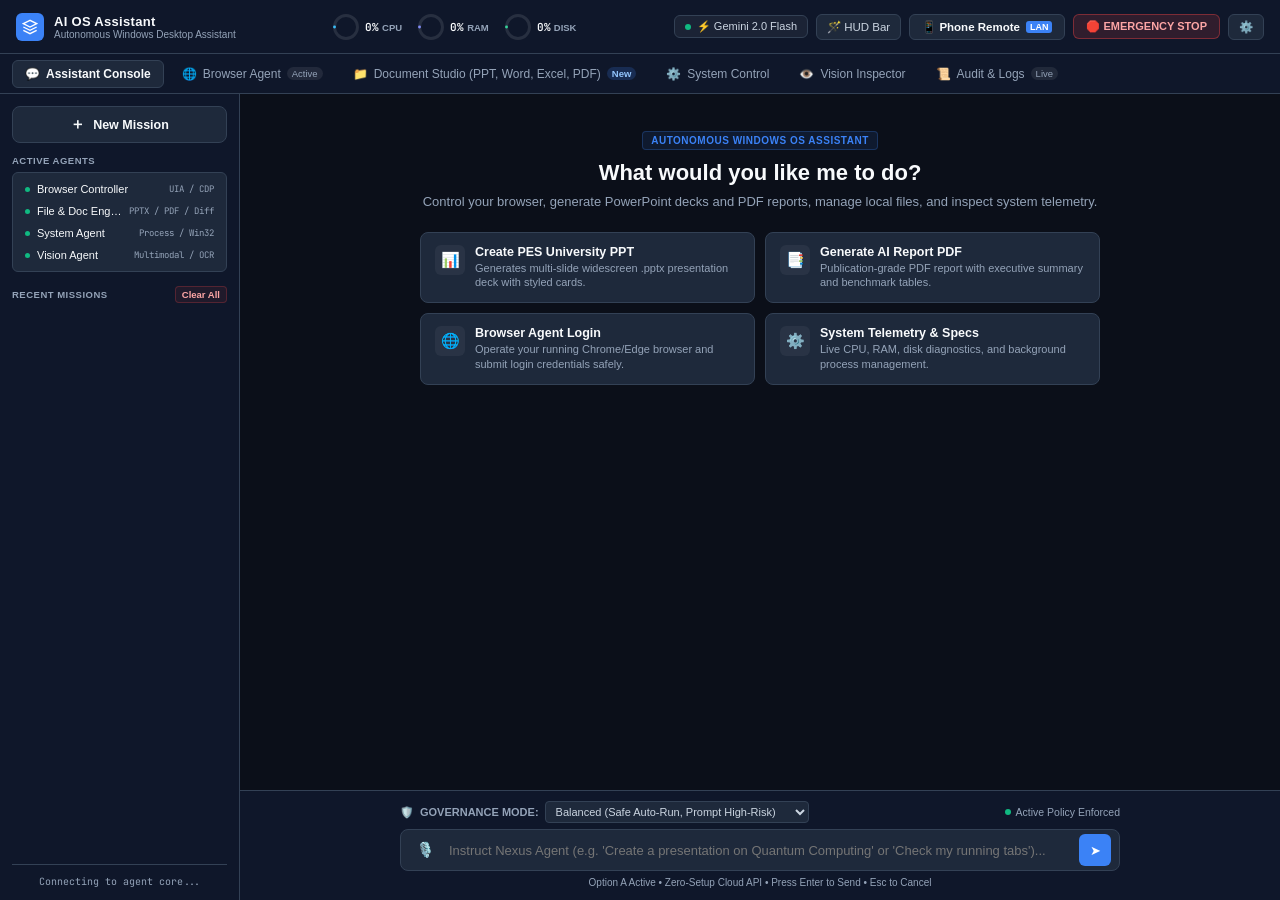
==== desktop_app/index.html @ 94eaa468 "feat: Enhance Document Studio and Audit Logs functionality - Updated index.html to reflect new docum" ====
<!DOCTYPE html>
<html lang="en">
<head>
  <meta charset="UTF-8">
  <meta name="viewport" content="width=device-width, initial-scale=1.0">
  <title>Autonomous Windows OS Assistant</title>
  <link rel="stylesheet" href="style.css?v=5.2">
  <!-- Modern Font Inter & JetBrains Mono -->
  <link rel="preconnect" href="https://fonts.googleapis.com">
  <link rel="preconnect" href="https://fonts.gstatic.com" crossorigin>
  <link href="https://fonts.googleapis.com/css2?family=Inter:wght@300;400;500;600;700&family=JetBrains+Mono:wght@400;500;600&display=swap" rel="stylesheet">
</head>
<body>
  <div class="app-layout">
    <!-- Header / Command Deck -->
    <header class="command-deck">
      <div class="deck-left">
        <div class="brand-badge">
          <div class="brand-icon">
            <svg viewBox="0 0 24 24" fill="none" stroke="currentColor" stroke-width="2">
              <polygon points="12 2 2 7 12 12 22 7 12 2"></polygon>
              <polyline points="2 17 12 22 22 17"></polyline>
              <polyline points="2 12 12 17 22 12"></polyline>
            </svg>
          </div>
          <div class="brand-info">
            <span class="brand-title">AI OS Assistant</span>
            <span class="brand-subtitle">Autonomous Windows Desktop Assistant</span>
          </div>
        </div>
      </div>

      <!-- Live Hardware Telemetry SVG Gauges -->
      <div class="deck-telemetry" id="deck-telemetry">
        <div class="telemetry-gauge" title="Real-time CPU Utilization">
          <svg class="gauge-ring" viewBox="0 0 36 36">
            <path class="gauge-bg" d="M18 2.0845 a 15.9155 15.9155 0 0 1 0 31.831 a 15.9155 15.9155 0 0 1 0 -31.831"/>
            <path id="gauge-cpu" class="gauge-bar cyan" stroke-dasharray="0, 100" d="M18 2.0845 a 15.9155 15.9155 0 0 1 0 31.831 a 15.9155 15.9155 0 0 1 0 -31.831"/>
          </svg>
          <div class="gauge-meta">
            <span class="gauge-val" id="val-cpu">0%</span>
            <span class="gauge-label">CPU</span>
          </div>
        </div>

        <div class="telemetry-gauge" title="Real-time RAM Consumption">
          <svg class="gauge-ring" viewBox="0 0 36 36">
            <path class="gauge-bg" d="M18 2.0845 a 15.9155 15.9155 0 0 1 0 31.831 a 15.9155 15.9155 0 0 1 0 -31.831"/>
            <path id="gauge-ram" class="gauge-bar violet" stroke-dasharray="0, 100" d="M18 2.0845 a 15.9155 15.9155 0 0 1 0 31.831 a 15.9155 15.9155 0 0 1 0 -31.831"/>
          </svg>
          <div class="gauge-meta">
            <span class="gauge-val" id="val-ram">0%</span>
            <span class="gauge-label">RAM</span>
          </div>
        </div>

        <div class="telemetry-gauge" title="C:\ Disk Space Used">
          <svg class="gauge-ring" viewBox="0 0 36 36">
            <path class="gauge-bg" d="M18 2.0845 a 15.9155 15.9155 0 0 1 0 31.831 a 15.9155 15.9155 0 0 1 0 -31.831"/>
            <path id="gauge-disk" class="gauge-bar emerald" stroke-dasharray="0, 100" d="M18 2.0845 a 15.9155 15.9155 0 0 1 0 31.831 a 15.9155 15.9155 0 0 1 0 -31.831"/>
          </svg>
          <div class="gauge-meta">
            <span class="gauge-val" id="val-disk">0%</span>
            <span class="gauge-label">DISK</span>
          </div>
        </div>
      </div>

      <!-- Action Controls & Status -->
      <div class="deck-actions">
        <div class="model-pill" id="display-model" title="Configured Model Engine">
          <span class="pulse-dot online"></span>
          <span>⚡ Gemini 2.0 Flash</span>
        </div>
        <button id="btn-toggle-hud" class="btn-deck-icon" title="Toggle Floating HUD Mode">
          <span>🪄 HUD Bar</span>
        </button>
        <button id="btn-connect-phone" class="btn-deck-action phone-btn" title="Pair Phone over LAN">
          <span>📱 Phone Remote</span>
          <span class="badge-mini">LAN</span>
        </button>
        <button id="btn-emergency-stop" class="btn-emergency" title="Halt all agent operations immediately">
          <span>🛑 EMERGENCY STOP</span>
        </button>
        <button id="btn-open-settings" class="btn-deck-icon" title="Settings">⚙️</button>
      </div>
    </header>

    <!-- Main Navigation Tabs Bar -->
    <nav class="matrix-tabs">
      <button class="matrix-tab active" data-tab="tab-console">
        <span class="tab-icon">💬</span>
        <span>Assistant Console</span>
      </button>
      <button class="matrix-tab" data-tab="tab-browser">
        <span class="tab-icon">🌐</span>
        <span>Browser Agent</span>
        <span class="tab-badge" id="browser-tab-count">Active</span>
      </button>
      <button class="matrix-tab" data-tab="tab-documents">
        <span class="tab-icon">📁</span>
        <span>Document Studio (PPT, Word, Excel, PDF)</span>
        <span class="tab-badge special">New</span>
      </button>
      <button class="matrix-tab" data-tab="tab-system">
        <span class="tab-icon">⚙️</span>
        <span>System Control</span>
      </button>
      <button class="matrix-tab" data-tab="tab-vision">
        <span class="tab-icon">👁️</span>
        <span>Vision Inspector</span>
      </button>
      <button class="matrix-tab" data-tab="tab-logs">
        <span class="tab-icon">📜</span>
        <span>Audit & Logs</span>
        <span class="tab-badge" id="log-count-badge">Live</span>
      </button>
    </nav>

    <!-- Body Container -->
    <div class="body-container">
      <!-- Sidebar / Mission Log -->
      <aside class="sidebar-log">
        <button id="btn-new-task" class="btn-sidebar-new" title="Start a fresh assistant mission">
          <span style="font-size: 15px; font-weight: 700;">＋</span>
          <span>New Mission</span>
        </button>

        <div class="sidebar-section-header">
          <span class="log-title">ACTIVE AGENTS</span>
        </div>
        <div class="orbit-status-card">
          <div class="agent-row" id="row-browser">
            <span class="status-pip active"></span>
            <span class="agent-name">Browser Controller</span>
            <span class="agent-mode">UIA / CDP</span>
          </div>
          <div class="agent-row" id="row-file">
            <span class="status-pip active"></span>
            <span class="agent-name">File & Doc Engine</span>
            <span class="agent-mode">PPTX / PDF / Diff</span>
          </div>
          <div class="agent-row" id="row-system">
            <span class="status-pip active"></span>
            <span class="agent-name">System Agent</span>
            <span class="agent-mode">Process / Win32</span>
          </div>
          <div class="agent-row" id="row-vision">
            <span class="status-pip active"></span>
            <span class="agent-name">Vision Agent</span>
            <span class="agent-mode">Multimodal / OCR</span>
          </div>
        </div>

        <div class="log-header" style="margin-top: 14px;">
          <span class="log-title">RECENT MISSIONS</span>
          <button id="btn-clear-tasks" class="btn-mini-clear" title="Clear all chat history">Clear All</button>
        </div>
        <div id="history-list" class="history-list"></div>

        <div class="sidebar-bottom-info">
          <div class="lan-status" id="lan-display">Connecting to LAN...</div>
        </div>
      </aside>

      <!-- Tab Content Area -->
      <main class="content-viewport">
        <!-- 1. ASSISTANT CONSOLE TAB -->
        <div class="tab-pane active" id="tab-console">
          <div class="chat-viewport" id="chat-viewport">
            <div class="welcome-card" id="welcome-card">
              <div class="welcome-glow"></div>
              <div class="welcome-badge">AUTONOMOUS WINDOWS OS ASSISTANT</div>
              <h2>What would you like me to do?</h2>
              <p>Control your browser, generate PowerPoint decks and PDF reports, manage local files, and inspect system telemetry.</p>

              <div class="bento-grid">
                <div class="bento-card" data-cmd="Create a PowerPoint presentation on PES University with key pillars and overview">
                  <div class="bento-icon cyan">📊</div>
                  <div class="bento-content">
                    <h4>Create PES University PPT</h4>
                    <p>Generates multi-slide widescreen .pptx presentation deck with styled cards.</p>
                  </div>
                </div>

                <div class="bento-card" data-cmd="Generate an executive PDF report on Artificial Intelligence trends and benchmarks">
                  <div class="bento-icon violet">📑</div>
                  <div class="bento-content">
                    <h4>Generate AI Report PDF</h4>
                    <p>Publication-grade PDF report with executive summary and benchmark tables.</p>
                  </div>
                </div>

                <div class="bento-card" data-cmd="Open my browser and assist login to portal">
                  <div class="bento-icon emerald">🌐</div>
                  <div class="bento-content">
                    <h4>Browser Agent Login</h4>
                    <p>Operate your running Chrome/Edge browser and submit login credentials safely.</p>
                  </div>
                </div>

                <div class="bento-card" data-cmd="Inspect system telemetry and show top memory processes">
                  <div class="bento-icon amber">⚙️</div>
                  <div class="bento-content">
                    <h4>System Telemetry & Specs</h4>
                    <p>Live CPU, RAM, disk diagnostics, and background process management.</p>
                  </div>
                </div>
              </div>
            </div>

            <div id="message-thread" class="message-thread"></div>
          </div>

          <!-- Bottom Control & Prompt Bar -->
          <footer class="bottom-dock">
            <div class="permission-bar">
              <div class="perm-selector-wrapper">
                <span class="perm-icon">🛡️</span>
                <span class="perm-label">GOVERNANCE MODE:</span>
                <select id="select-permission-mode" class="perm-select">
                  <option value="balanced" selected>Balanced (Safe Auto-Run, Prompt High-Risk)</option>
                  <option value="full_access">Full Access (Auto-Execute All Non-Destructive)</option>
                  <option value="ask_every_step">Ask Every Step (Strict Human Confirmation)</option>
                  <option value="read_only">Read-Only (Inspect & Preview Only)</option>
                </select>
              </div>
              <div class="perm-status" id="perm-status-indicator">
                <span class="pulse-dot green"></span>
                <span>Active Policy Enforced</span>
              </div>
            </div>

            <div class="input-glass-box">
              <button id="btn-mic" class="btn-dock-mic" title="Push to talk or toggle voice dictation">🎙️</button>
              <textarea id="prompt-input" rows="1" placeholder="Instruct Nexus Agent (e.g. 'Create a presentation on Quantum Computing' or 'Check my running tabs')..."></textarea>
              <button id="btn-send" class="btn-dock-send" title="Dispatch Instruction">➤</button>
            </div>
            <div class="dock-subtext">Option A Active • Zero-Setup Cloud API • Press Enter to Send • Esc to Cancel</div>
          </footer>
        </div>

        <!-- 2. BROWSER AGENT TAB -->
        <div class="tab-pane" id="tab-browser">
          <div class="deck-container">
            <div class="deck-card-header">
              <div>
                <h3>🌐 Browser Agent Console</h3>
                <p>Controls your ALREADY-RUNNING Chrome, Edge, or Brave session. Strictly zero Playwright.</p>
              </div>
              <button id="btn-refresh-tabs" class="btn-secondary-action">🔄 Refresh Tabs</button>
            </div>

            <!-- Browser Login Helper Card -->
            <div class="glass-section">
              <div class="section-title">
                <span class="sec-icon">🔐</span>
                <span>Browser Login & Credential Portal</span>
              </div>
              <p class="sec-desc">Enter login credentials below. The Browser Agent will focus your browser window, navigate to the portal, type credentials safely with password masking, and notify you if MFA/CAPTCHA verification is required.</p>
              
              <div class="form-grid">
                <div class="form-group">
                  <label>Portal / Login URL (Optional if tab already open):</label>
                  <input type="text" id="login-url" placeholder="https://example.com/login">
                </div>
                <div class="form-group">
                  <label>Username / Email:</label>
                  <input type="text" id="login-username" placeholder="user@domain.com">
                </div>
                <div class="form-group">
                  <label>Password (Safely Masked):</label>
                  <input type="password" id="login-password" placeholder="••••••••••••">
                </div>
              </div>

              <div class="form-actions">
                <button id="btn-exec-login" class="btn-accent-action">🚀 Submit Credentials to Browser</button>
                <button id="btn-open-browser" class="btn-secondary-action">🌐 Focus / Open New Tab</button>
              </div>
              <div id="login-result-box" class="result-notice hidden"></div>
            </div>

            <!-- Active Tabs Scanner -->
            <div class="glass-section" style="margin-top: 18px;">
              <div class="section-title">
                <span class="sec-icon">📑</span>
                <span>Open Browser Tabs (UI Automation)</span>
              </div>
              <div id="tabs-list-container" class="tabs-grid">
                <div class="empty-notice">Scanning running browser session...</div>
              </div>
            </div>
          </div>
        </div>

        <!-- 3. DOCUMENT STUDIO TAB (PPTX, DOCX, XLSX, PDF) -->
        <div class="tab-pane" id="tab-documents">
          <div class="deck-container">
            <div class="deck-card-header">
              <div>
                <h3>📁 Autonomous Multi-Format Document Studio</h3>
                <p>Generates genuine, publication-grade PowerPoint (.pptx), Word (.docx), Excel (.xlsx), and Executive PDF (.pdf) documents.</p>
              </div>
              <button id="btn-refresh-docs" class="btn-secondary-action">🔄 Refresh Documents</button>
            </div>

            <!-- Instant Creation Deck (4 Formats) -->
            <div class="doc-creator-deck">
              <div class="creator-card">
                <div class="card-tag pptx">POWERPOINT DECK (.PPTX)</div>
                <h4>Generate Presentation</h4>
                <p>Multi-slide widescreen deck with custom themes, bento metric cards, and key insights.</p>
                <div class="creator-input-group">
                  <input type="text" id="input-pptx-topic" placeholder="e.g. PES University Overview" value="PES University Overview">
                  <button id="btn-create-pptx" class="btn-accent-action">📊 Create PPTX</button>
                </div>
              </div>

              <div class="creator-card">
                <div class="card-tag docx">WORD DOCUMENT (.DOCX)</div>
                <h4>Generate Word Document</h4>
                <p>Publication-grade Word doc with title banner, executive callouts, and styled tables.</p>
                <div class="creator-input-group">
                  <input type="text" id="input-docx-topic" placeholder="e.g. AI Operating System Design" value="Enterprise AI Operating System Architecture">
                  <button id="btn-create-docx" class="btn-accent-action blue">📝 Create DOCX</button>
                </div>
              </div>

              <div class="creator-card">
                <div class="card-tag xlsx">EXCEL SPREADSHEET (.XLSX)</div>
                <h4>Generate Excel Workbook</h4>
                <p>Multi-tab workbook with styled KPI tables, auto-sum formulas, and freeze panes.</p>
                <div class="creator-input-group">
                  <input type="text" id="input-xlsx-topic" placeholder="e.g. Q4 Financial Model" value="Q4 Operational and Financial Model">
                  <button id="btn-create-xlsx" class="btn-accent-action green">📈 Create XLSX</button>
                </div>
              </div>

              <div class="creator-card">
                <div class="card-tag pdf">EXECUTIVE REPORT (.PDF)</div>
                <h4>Generate PDF Report</h4>
                <p>Publication-grade PDF with executive summary box, metric tables, and running headers.</p>
                <div class="creator-input-group">
                  <input type="text" id="input-pdf-title" placeholder="e.g. Artificial Intelligence Report" value="Artificial Intelligence Comprehensive Report">
                  <button id="btn-create-pdf" class="btn-accent-action violet">📑 Create PDF</button>
                </div>
              </div>
            </div>

            <!-- Document Shelf -->
            <div class="glass-section" style="margin-top: 20px;">
              <div class="section-title" style="display: flex; justify-content: space-between; align-items: center;">
                <div style="display: flex; align-items: center; gap: 8px;">
                  <span class="sec-icon">🗂️</span>
                  <span>Generated Documents Shelf</span>
                </div>
                <button id="btn-clear-all-docs" class="btn-mini-clear" title="Delete all generated files">🗑️ Delete All Files</button>
              </div>
              <div id="docs-gallery" class="docs-gallery">
                <div class="empty-notice">Loading generated documents...</div>
              </div>
            </div>
          </div>
        </div>

        <!-- 4. SYSTEM CONTROL TAB -->
        <div class="tab-pane" id="tab-system">
          <div class="deck-container">
            <div class="deck-card-header">
              <div>
                <h3>⚙️ System Agent & Process Manager</h3>
                <p>Real-time hardware introspection, approved application launching, and process diagnostics.</p>
              </div>
              <button id="btn-refresh-telemetry" class="btn-secondary-action">🔄 Refresh Stats</button>
            </div>

            <div class="sys-metrics-grid" id="sys-metrics-detail">
              <div class="metric-box">
                <span class="metric-title">CPU UTILIZATION</span>
                <span class="metric-value" id="sys-cpu-val">--%</span>
                <span class="metric-sub">Multi-Core Processor</span>
              </div>
              <div class="metric-box">
                <span class="metric-title">SYSTEM MEMORY (RAM)</span>
                <span class="metric-value" id="sys-ram-val">--%</span>
                <span class="metric-sub" id="sys-ram-gb">-- GB Used</span>
              </div>
              <div class="metric-box">
                <span class="metric-title">PRIMARY DISK (C:)</span>
                <span class="metric-value" id="sys-disk-val">--%</span>
                <span class="metric-sub" id="sys-disk-gb">-- GB Free</span>
              </div>
            </div>

            <div class="glass-section" style="margin-top: 18px;">
              <div class="section-title">
                <span class="sec-icon">🚀</span>
                <span>Quick Application Launchers</span>
              </div>
              <div class="quick-apps-grid">
                <button class="app-chip" data-app="calculator">🧮 Calculator</button>
                <button class="app-chip" data-app="notepad">📝 Notepad</button>
                <button class="app-chip" data-app="cmd">⚡ Command Prompt</button>
                <button class="app-chip" data-app="powershell">💻 PowerShell</button>
                <button class="app-chip" data-app="taskmgr">📊 Task Manager</button>
                <button class="app-chip" data-app="explorer">📁 File Explorer</button>
              </div>
            </div>
          </div>
        </div>

        <!-- 5. VISION INSPECTOR TAB -->
        <div class="tab-pane" id="tab-vision">
          <div class="deck-container">
            <div class="deck-card-header">
              <div>
                <h3>👁️ Vision Agent Desktop Inspector</h3>
                <p>Multimodal screen reasoning, error diagnosis, and live visual coordinate verification.</p>
              </div>
              <button id="btn-capture-vision" class="btn-accent-action">📸 Capture & Analyze Screen</button>
            </div>

            <div class="vision-workspace">
              <div class="vision-preview-card">
                <div class="preview-header">
                  <span>Live Desktop Screen Capture</span>
                  <button id="btn-refresh-preview" class="btn-mini-new">Refresh</button>
                </div>
                <img id="vision-screen-img" src="/api/screenshot" alt="Desktop Screenshot">
              </div>

              <div class="vision-analysis-card">
                <div class="preview-header">
                  <span>Multimodal Visual Diagnosis</span>
                </div>
                <div id="vision-text-output" class="vision-output-text">
                  Click "Capture & Analyze Screen" to dispatch Vision Agent for UI inspection, error explanation, or on-screen target localization.
                </div>
              </div>
            </div>
          </div>
        </div>

        <!-- 6. AUDIT & LOGS TAB -->
        <div class="tab-pane" id="tab-logs">
          <div class="deck-container">
            <div class="deck-card-header">
              <div>
                <h3>📜 Persistent Security & Execution Audit Logs</h3>
                <p>Complete record of all multi-agent ReAct steps, tool actions, and human governance decisions persisted in SQLite WAL (assistant.db).</p>
              </div>
              <div style="display: flex; gap: 8px;">
                <button id="btn-refresh-logs" class="btn-secondary-action">🔄 Refresh Logs</button>
                <button id="btn-clear-logs" class="btn-mini-clear">🗑️ Clear Logs</button>
              </div>
            </div>

            <div class="glass-section" style="margin-top: 15px;">
              <div class="section-title" style="display: flex; justify-content: space-between; align-items: center;">
                <div style="display: flex; align-items: center; gap: 8px;">
                  <span class="sec-icon">🛡️</span>
                  <span>Durable Execution & Security Audit Trail</span>
                </div>
                <span id="audit-log-stats" style="font-size: 11px; color: var(--text-muted);">0 entries stored</span>
              </div>
              <div id="logs-container" class="logs-container">
                <div class="empty-notice" style="text-align: center; padding: 20px;">Loading audit logs...</div>
              </div>
            </div>
          </div>
        </div>
      </main>
    </div>
  </div>

  <!-- FLOATING HUD BAR OVERLAY (Can be shown on top of screen) -->
  <div id="floating-hud-bar" class="floating-hud hidden">
    <div class="hud-handle">:::</div>
    <div class="hud-badge">NEXUS HUD</div>
    <input type="text" id="hud-input" placeholder="Type instruction for Nexus OS Agent...">
    <button id="hud-btn-mic" class="hud-icon-btn">🎙️</button>
    <button id="hud-btn-send" class="hud-send-btn">➤</button>
    <button id="hud-btn-close" class="hud-close-btn">✕</button>
  </div>

  <!-- PHONE REMOTE LAN PAIRING MODAL -->
  <div id="phone-modal" class="modal-overlay hidden">
    <div class="modal-card">
      <div class="modal-card-header">
        <div class="modal-title-group">
          <span class="modal-icon">📱</span>
          <h3>Phone Remote over LAN</h3>
        </div>
        <button id="btn-close-phone" class="modal-close-btn">✕</button>
      </div>
      <div class="modal-card-body">
        <p class="modal-desc">Connect your smartphone to the same Wi-Fi network to control your laptop with a wireless mini-trackpad, live screen mirror, and push-to-talk microphone.</p>
        
        <div class="qr-code-box">
          <img id="pairing-qr-img" src="" alt="Pairing QR Code">
          <div class="qr-subtext">Scan with your phone camera</div>
        </div>

        <div class="lan-meta-block">
          <div class="meta-row">
            <span class="meta-label">Remote URL:</span>
            <input type="text" id="lan-url-input" readonly value="http://127.0.0.1:8000/remote">
            <button id="btn-copy-url" class="btn-mini-copy">Copy</button>
          </div>
          <div class="meta-row">
            <span class="meta-label">Pairing PIN:</span>
            <span class="pin-badge" id="display-pairing-pin">4826</span>
          </div>
        </div>

        <div class="modal-footer-actions">
          <a id="btn-open-remote-tab" href="/remote" target="_blank" class="btn-secondary-action">Test Remote in New Tab</a>
          <button id="btn-done-phone" class="btn-accent-action">Done</button>
        </div>
      </div>
    </div>
  </div>

  <!-- SETTINGS MODAL -->
  <div id="settings-modal" class="modal-overlay hidden">
    <div class="modal-card">
      <div class="modal-card-header">
        <div class="modal-title-group">
          <span class="modal-icon">⚙️</span>
          <h3>System & Provider Settings</h3>
        </div>
        <button id="btn-close-settings" class="modal-close-btn">✕</button>
      </div>
      <div class="modal-card-body">
        <div class="form-group">
          <label>AI Model Engine:</label>
          <select id="select-provider">
            <option value="gemini">Google Gemini 2.0 Flash (Recommended / Free Tier)</option>
            <option value="groq">Groq Cloud (Llama 3.3 70B / Free Tier)</option>
            <option value="openai">OpenAI / Compatible Endpoint</option>
          </select>
        </div>

        <div class="form-group">
          <label>Google Gemini API Key (aistudio.google.com):</label>
          <input type="password" id="input-gemini-key" placeholder="AIzaSy...">
        </div>

        <div class="form-group">
          <label>Groq API Key (console.groq.com):</label>
          <input type="password" id="input-groq-key" placeholder="gsk_...">
        </div>

        <div class="form-group">
          <label>Mobile Remote Pairing PIN:</label>
          <input type="text" id="input-pin" value="4826">
        </div>

        <div class="form-group">
          <label>Neural TTS Voice:</label>
          <select id="select-voice">
            <option value="en-US-JennyNeural">Jenny (Natural US Female)</option>
            <option value="en-US-GuyNeural">Guy (Natural US Male)</option>
            <option value="en-IN-NeerjaNeural">Neerja (Indian English Female)</option>
          </select>
        </div>

        <div class="modal-footer-actions">
          <button id="btn-save-settings" class="btn-accent-action">Save Configuration</button>
        </div>
      </div>
    </div>
  </div>

  <script src="app.js?v=5.2"></script>
</body>
</html>
---- desktop_app/style.css ----
/* ==========================================================================
   AI OS ASSISTANT — CLEAN & MINIMAL ENTERPRISE DARK THEME
   Simple, professional, balanced dark workspace.
   Zero distracting neon glows or flashy animations.
   Clean typography, crisp 1px borders, smooth neutral slate palette.
   ========================================================================== */

:root {
  --bg-main: #0b0f19;
  --bg-sidebar: #0f172a;
  --bg-card: #1e293b;
  --bg-card-hover: #27354a;
  --bg-input: #0f172a;
  
  --border-subtle: #334155;
  --border-focus: #3b82f6;

  --accent-primary: #3b82f6;
  --accent-hover: #2563eb;
  --accent-secondary: #6366f1;
  --accent-success: #10b981;
  --accent-warning: #f59e0b;
  --accent-danger: #ef4444;

  --text-main: #f8fafc;
  --text-secondary: #cbd5e1;
  --text-muted: #94a3b8;

  --font-main: -apple-system, BlinkMacSystemFont, "Segoe UI", Roboto, Helvetica, Arial, sans-serif;
  --font-mono: "JetBrains Mono", Consolas, monospace;
}

* {
  box-sizing: border-box;
  margin: 0;
  padding: 0;
  font-family: var(--font-main);
  -webkit-font-smoothing: antialiased;
}

body {
  background: var(--bg-main);
  color: var(--text-main);
  height: 100vh;
  overflow: hidden;
  display: flex;
  flex-direction: column;
}

.app-layout {
  display: flex;
  flex-direction: column;
  height: 100vh;
  width: 100vw;
  overflow: hidden;
}

/* ==========================================================================
   1. TOP COMMAND DECK (CLEAN & SIMPLE)
   ========================================================================== */
.command-deck {
  height: 54px;
  background: var(--bg-sidebar);
  border-bottom: 1px solid var(--border-subtle);
  display: flex;
  align-items: center;
  justify-content: space-between;
  padding: 0 16px;
  flex-shrink: 0;
  z-index: 50;
  gap: 12px;
}

.deck-left {
  display: flex;
  align-items: center;
  gap: 12px;
}

.brand-badge {
  display: flex;
  align-items: center;
  gap: 10px;
}

.brand-icon {
  width: 28px;
  height: 28px;
  border-radius: 6px;
  background: var(--accent-primary);
  display: flex;
  align-items: center;
  justify-content: center;
  color: white;
}

.brand-icon svg {
  width: 16px;
  height: 16px;
}

.brand-info {
  display: flex;
  flex-direction: column;
}

.brand-title {
  font-size: 13px;
  font-weight: 700;
  letter-spacing: 0.3px;
  color: var(--text-main);
}

.brand-subtitle {
  font-size: 10px;
  color: var(--text-muted);
}

/* Telemetry: Simple, Clean Dials */
.deck-telemetry {
  display: flex;
  align-items: center;
  gap: 16px;
}

.telemetry-gauge {
  display: flex;
  align-items: center;
  gap: 6px;
  cursor: default;
}

.gauge-ring {
  width: 26px;
  height: 26px;
  transform: rotate(-90deg);
}

.gauge-bg {
  fill: none;
  stroke: rgba(255, 255, 255, 0.1);
  stroke-width: 4;
}

.gauge-bar {
  fill: none;
  stroke-width: 4;
  stroke-linecap: round;
  transition: stroke-dasharray 0.3s ease;
}

.gauge-bar.cyan { stroke: #38bdf8; }
.gauge-bar.violet { stroke: #818cf8; }
.gauge-bar.emerald { stroke: #34d399; }

.gauge-meta {
  display: flex;
  align-items: baseline;
  gap: 3px;
}

.gauge-val {
  font-size: 11px;
  font-family: var(--font-mono);
  font-weight: 600;
  color: var(--text-main);
}

.gauge-label {
  font-size: 9.5px;
  font-weight: 600;
  color: var(--text-muted);
}

/* Actions */
.deck-actions {
  display: flex;
  align-items: center;
  gap: 8px;
}

.model-pill {
  display: flex;
  align-items: center;
  gap: 6px;
  padding: 4px 10px;
  background: rgba(255, 255, 255, 0.05);
  border: 1px solid var(--border-subtle);
  border-radius: 6px;
  font-size: 11px;
  font-weight: 500;
  color: var(--text-secondary);
}

.pulse-dot {
  width: 6px;
  height: 6px;
  border-radius: 50%;
  display: inline-block;
}

.pulse-dot.online {
  background: var(--accent-success);
}

.pulse-dot.green {
  background: var(--accent-success);
}

.btn-deck-icon {
  background: var(--bg-card);
  border: 1px solid var(--border-subtle);
  color: var(--text-secondary);
  padding: 5px 10px;
  border-radius: 6px;
  font-size: 11.5px;
  font-weight: 500;
  cursor: pointer;
  transition: all 0.15s;
  display: flex;
  align-items: center;
  gap: 5px;
}

.btn-deck-icon:hover {
  background: var(--bg-card-hover);
  color: var(--text-main);
}

.btn-deck-action {
  background: var(--bg-card);
  border: 1px solid var(--border-subtle);
  color: var(--text-main);
  padding: 5px 12px;
  border-radius: 6px;
  font-size: 11.5px;
  font-weight: 600;
  cursor: pointer;
  display: flex;
  align-items: center;
  gap: 6px;
  transition: all 0.15s;
}

.btn-deck-action:hover {
  background: var(--bg-card-hover);
  border-color: var(--accent-primary);
}

.badge-mini {
  background: var(--accent-primary);
  color: white;
  font-size: 9px;
  font-weight: 700;
  padding: 1px 4px;
  border-radius: 3px;
}

.btn-emergency {
  background: rgba(239, 68, 68, 0.15);
  border: 1px solid rgba(239, 68, 68, 0.4);
  color: #fca5a5;
  font-size: 11px;
  font-weight: 700;
  padding: 5px 12px;
  border-radius: 6px;
  cursor: pointer;
  transition: all 0.15s;
}

.btn-emergency:hover {
  background: var(--accent-danger);
  color: white;
}

/* ==========================================================================
   2. MATRIX TABS BAR (SIMPLE PILLS)
   ========================================================================== */
.matrix-tabs {
  height: 40px;
  background: var(--bg-sidebar);
  border-bottom: 1px solid var(--border-subtle);
  display: flex;
  align-items: center;
  padding: 0 12px;
  gap: 6px;
  flex-shrink: 0;
}

.matrix-tab {
  background: none;
  border: none;
  color: var(--text-muted);
  font-size: 12px;
  font-weight: 500;
  padding: 6px 12px;
  border-radius: 6px;
  cursor: pointer;
  display: flex;
  align-items: center;
  gap: 6px;
  transition: all 0.15s;
}

.matrix-tab:hover {
  color: var(--text-main);
  background: rgba(255, 255, 255, 0.04);
}

.matrix-tab.active {
  color: var(--text-main);
  background: var(--bg-card);
  border: 1px solid var(--border-subtle);
  font-weight: 600;
}

.tab-badge {
  background: rgba(255, 255, 255, 0.08);
  color: var(--text-muted);
  font-size: 9.5px;
  padding: 1px 5px;
  border-radius: 10px;
}

.tab-badge.special {
  background: rgba(59, 130, 246, 0.2);
  color: #93c5fd;
  font-weight: 600;
}

/* ==========================================================================
   3. BODY CONTAINER & SIDEBAR (FIXED NON-OVERLAPPING)
   ========================================================================== */
.body-container {
  display: flex;
  flex: 1;
  overflow: hidden;
  min-height: 0;
}

.sidebar-log {
  width: 240px;
  background: var(--bg-sidebar);
  border-right: 1px solid var(--border-subtle);
  display: flex;
  flex-direction: column;
  padding: 12px;
  flex-shrink: 0;
  min-height: 0;
  height: 100%;
  box-sizing: border-box;
}

.log-header {
  display: flex;
  align-items: center;
  justify-content: space-between;
  margin-bottom: 6px;
  flex-shrink: 0;
}

.log-title {
  font-size: 9.5px;
  font-weight: 700;
  color: var(--text-muted);
  letter-spacing: 0.5px;
}

.btn-mini-new {
  background: rgba(59, 130, 246, 0.1);
  border: 1px solid rgba(59, 130, 246, 0.3);
  color: var(--accent-primary);
  font-size: 10px;
  font-weight: 600;
  padding: 2px 7px;
  border-radius: 4px;
  cursor: pointer;
  transition: all 0.15s;
  flex-shrink: 0;
}

.btn-mini-new:hover {
  background: var(--accent-primary);
  color: white;
}

.orbit-status-card {
  background: var(--bg-card);
  border: 1px solid var(--border-subtle);
  border-radius: 6px;
  padding: 6px;
  display: flex;
  flex-direction: column;
  gap: 2px;
  flex-shrink: 0;
}

.agent-row {
  display: flex;
  align-items: center;
  gap: 7px;
  padding: 4px 6px;
  border-radius: 4px;
  font-size: 11px;
  flex-shrink: 0;
}

.status-pip {
  width: 5px;
  height: 5px;
  border-radius: 50%;
  background: #475569;
  flex-shrink: 0;
}

.status-pip.active {
  background: var(--accent-success);
}

.agent-name {
  color: var(--text-main);
  font-weight: 500;
  flex: 1;
  white-space: nowrap;
  overflow: hidden;
  text-overflow: ellipsis;
}

.agent-mode {
  font-size: 9px;
  color: var(--text-muted);
  font-family: var(--font-mono);
  flex-shrink: 0;
}

.btn-sidebar-new {
  width: 100%;
  display: flex;
  align-items: center;
  justify-content: center;
  gap: 8px;
  background: var(--bg-card);
  color: var(--text-main);
  border: 1px solid var(--border-subtle);
  border-radius: 8px;
  padding: 8px 12px;
  font-size: 12.5px;
  font-weight: 600;
  cursor: pointer;
  margin-bottom: 12px;
  transition: all 0.18s ease;
  flex-shrink: 0;
}

.btn-sidebar-new:hover {
  background: var(--accent-primary);
  border-color: var(--accent-primary);
  color: #ffffff;
  box-shadow: 0 4px 12px rgba(14, 165, 233, 0.25);
}

.sidebar-section-header {
  display: flex;
  align-items: center;
  justify-content: space-between;
  margin-bottom: 6px;
  flex-shrink: 0;
}

.history-list {
  flex: 1 1 auto;
  min-height: 80px;
  overflow-y: auto !important;
  overflow-x: hidden;
  display: flex;
  flex-direction: column;
  gap: 4px;
  margin-top: 6px;
  padding-right: 3px;
}

.history-list::-webkit-scrollbar {
  width: 4px;
}

.history-list::-webkit-scrollbar-track {
  background: rgba(0, 0, 0, 0.1);
}

.history-list::-webkit-scrollbar-thumb {
  background: #334155;
  border-radius: 4px;
}

.btn-mini-clear {
  background: rgba(239, 68, 68, 0.08);
  border: 1px solid rgba(239, 68, 68, 0.25);
  color: #fca5a5;
  font-size: 9.5px;
  font-weight: 600;
  padding: 2px 6px;
  border-radius: 4px;
  cursor: pointer;
  transition: all 0.15s;
  flex-shrink: 0;
}

.btn-mini-clear:hover {
  background: var(--accent-danger);
  color: #ffffff;
}

.history-item {
  font-size: 12px;
  min-height: 36px;
  padding: 6px 10px;
  border-radius: 7px;
  color: var(--text-secondary);
  cursor: pointer;
  flex-shrink: 0;
  display: flex;
  align-items: center;
  gap: 8px;
  box-sizing: border-box;
  background: rgba(255, 255, 255, 0.02);
  border: 1px solid rgba(255, 255, 255, 0.04);
  transition: all 0.15s ease;
  margin-bottom: 2px;
  overflow: hidden;
}

.history-item:hover {
  background: rgba(255, 255, 255, 0.06);
  color: var(--text-main);
  border-color: rgba(255, 255, 255, 0.12);
}

.history-item.active {
  background: rgba(14, 165, 233, 0.14);
  border-color: rgba(14, 165, 233, 0.4);
  color: #38bdf8;
  font-weight: 500;
}

.history-item-icon {
  font-size: 13px;
  flex-shrink: 0;
  opacity: 0.85;
}

.history-item-title {
  flex: 1 1 auto;
  min-width: 0;
  white-space: nowrap;
  overflow: hidden;
  text-overflow: ellipsis;
  font-size: 12px;
  line-height: 1.35;
  display: block;
}

.history-item-del {
  display: none;
  background: transparent;
  border: none;
  color: var(--text-muted);
  font-size: 12px;
  cursor: pointer;
  padding: 2px 5px;
  border-radius: 4px;
  margin-left: auto;
  flex-shrink: 0;
}

.history-item:hover .history-item-del {
  display: inline-flex;
  align-items: center;
  justify-content: center;
}

.history-item-del:hover {
  background: rgba(239, 68, 68, 0.2);
  color: #ef4444;
}

.sidebar-bottom-info {
  margin-top: auto;
  padding-top: 10px;
  border-top: 1px solid var(--border-subtle);
  flex-shrink: 0;
}

.lan-status {
  font-size: 10px;
  color: var(--text-muted);
  text-align: center;
  font-family: var(--font-mono);
  white-space: nowrap;
  overflow: hidden;
  text-overflow: ellipsis;
}

/* ==========================================================================
   4. CONTENT VIEWPORT & CONSOLE (CLEAN FLAT LOOK)
   ========================================================================== */
.content-viewport {
  flex: 1;
  display: flex;
  flex-direction: column;
  overflow: hidden;
  position: relative;
  background: var(--bg-main);
}

.tab-pane {
  display: none;
  flex: 1;
  flex-direction: column;
  height: 100%;
  overflow-y: auto;
}

.tab-pane.active {
  display: flex;
}

.chat-viewport {
  flex: 1;
  overflow-y: auto;
  padding: 20px;
  display: flex;
  flex-direction: column;
  gap: 16px;
}

.welcome-card {
  max-width: 680px;
  margin: 16px auto 0;
  text-align: center;
}

.welcome-badge {
  display: inline-block;
  font-size: 10px;
  font-weight: 600;
  letter-spacing: 0.5px;
  color: var(--accent-primary);
  background: rgba(59, 130, 246, 0.1);
  border: 1px solid rgba(59, 130, 246, 0.25);
  padding: 3px 8px;
  border-radius: 4px;
  margin-bottom: 10px;
}

.welcome-card h2 {
  font-size: 22px;
  font-weight: 700;
  margin-bottom: 6px;
  color: var(--text-main);
}

.welcome-card p {
  font-size: 13px;
  color: var(--text-muted);
  line-height: 1.5;
  margin-bottom: 20px;
}

.bento-grid {
  display: grid;
  grid-template-columns: 1fr 1fr;
  gap: 10px;
  text-align: left;
}

.bento-card {
  background: var(--bg-card);
  border: 1px solid var(--border-subtle);
  border-radius: 8px;
  padding: 12px 14px;
  display: flex;
  gap: 10px;
  cursor: pointer;
  transition: all 0.15s;
}

.bento-card:hover {
  background: var(--bg-card-hover);
  border-color: var(--accent-primary);
}

.bento-icon {
  width: 30px;
  height: 30px;
  border-radius: 6px;
  display: flex;
  align-items: center;
  justify-content: center;
  font-size: 15px;
  flex-shrink: 0;
  background: rgba(255, 255, 255, 0.05);
}

.bento-content h4 {
  font-size: 12.5px;
  font-weight: 600;
  color: var(--text-main);
  margin-bottom: 2px;
}

.bento-content p {
  font-size: 11px;
  color: var(--text-muted);
  line-height: 1.35;
  margin-bottom: 0;
}

/* Messages & Thread */
.message-thread {
  display: flex;
  flex-direction: column;
  gap: 14px;
  max-width: 720px;
  width: 100%;
  margin: 0 auto;
}

.message-user {
  align-self: flex-end;
  background: #1e3a5f;
  border: 1px solid #2563eb;
  padding: 8px 14px;
  border-radius: 10px 10px 2px 10px;
  max-width: 78%;
  font-size: 13px;
  color: var(--text-main);
}

.task-card {
  background: var(--bg-card);
  border: 1px solid var(--border-subtle);
  border-radius: 8px;
  padding: 14px;
  display: flex;
  flex-direction: column;
  gap: 10px;
  width: 100%;
}

.task-header {
  display: flex;
  align-items: center;
  justify-content: space-between;
  font-size: 11.5px;
  border-bottom: 1px solid var(--border-subtle);
  padding-bottom: 8px;
}

.task-id-badge {
  font-family: var(--font-mono);
  color: var(--text-muted);
}

.task-status {
  font-weight: 700;
  padding: 2px 6px;
  border-radius: 4px;
  font-size: 10px;
}

.task-status.running { background: rgba(245, 158, 11, 0.15); color: var(--accent-warning); }
.task-status.completed { background: rgba(16, 185, 129, 0.15); color: var(--accent-success); }
.task-status.failed { background: rgba(239, 68, 68, 0.15); color: var(--accent-danger); }

.steps-container {
  display: flex;
  flex-direction: column;
  gap: 6px;
}

.step-item {
  background: rgba(0, 0, 0, 0.2);
  border: 1px solid var(--border-subtle);
  border-radius: 6px;
  padding: 8px 12px;
  display: flex;
  align-items: center;
  justify-content: space-between;
  font-size: 12px;
}

.step-left {
  display: flex;
  align-items: center;
  gap: 8px;
}

.step-agent-pill {
  background: rgba(255, 255, 255, 0.08);
  color: var(--text-secondary);
  padding: 2px 6px;
  border-radius: 4px;
  font-size: 10px;
  font-weight: 600;
}

.step-status-tag {
  font-size: 10.5px;
  font-weight: 600;
}

.step-status-tag.completed { color: var(--accent-success); }
.step-status-tag.running { color: var(--accent-warning); }

.task-summary-box {
  background: rgba(255, 255, 255, 0.03);
  border: 1px solid var(--border-subtle);
  border-radius: 6px;
  padding: 12px;
  font-size: 12.5px;
  line-height: 1.5;
  color: var(--text-secondary);
}

.created-doc-card {
  background: rgba(59, 130, 246, 0.08);
  border: 1px solid rgba(59, 130, 246, 0.3);
  border-radius: 6px;
  padding: 10px 12px;
  display: flex;
  align-items: center;
  justify-content: space-between;
  margin-top: 6px;
}

.doc-info {
  display: flex;
  align-items: center;
  gap: 8px;
}

.doc-icon-badge {
  font-size: 18px;
}

.doc-text h5 {
  font-size: 12px;
  color: var(--text-main);
  font-weight: 600;
}

.doc-text span {
  font-size: 10.5px;
  color: var(--text-muted);
}

.btn-open-doc {
  background: var(--accent-primary);
  color: white;
  border: none;
  padding: 5px 10px;
  border-radius: 4px;
  font-size: 11px;
  font-weight: 600;
  cursor: pointer;
}

.btn-open-doc:hover {
  background: var(--accent-hover);
}

/* Bottom Control & Prompt Dock */
.bottom-dock {
  background: var(--bg-sidebar);
  border-top: 1px solid var(--border-subtle);
  padding: 10px 16px 12px;
  display: flex;
  flex-direction: column;
  align-items: center;
  gap: 6px;
}

.permission-bar {
  max-width: 720px;
  width: 100%;
  display: flex;
  align-items: center;
  justify-content: space-between;
  font-size: 11px;
}

.perm-selector-wrapper {
  display: flex;
  align-items: center;
  gap: 6px;
}

.perm-label {
  color: var(--text-muted);
  font-weight: 600;
}

.perm-select {
  background: var(--bg-card);
  border: 1px solid var(--border-subtle);
  color: var(--text-secondary);
  font-size: 11px;
  font-weight: 500;
  padding: 3px 6px;
  border-radius: 4px;
  outline: none;
  cursor: pointer;
}

.perm-status {
  display: flex;
  align-items: center;
  gap: 5px;
  color: var(--text-muted);
  font-size: 10.5px;
}

.input-glass-box {
  max-width: 720px;
  width: 100%;
  background: var(--bg-card);
  border: 1px solid var(--border-subtle);
  border-radius: 8px;
  display: flex;
  align-items: center;
  padding: 4px 8px;
  gap: 8px;
  transition: border-color 0.15s;
}

.input-glass-box:focus-within {
  border-color: var(--border-focus);
}

.btn-dock-mic {
  width: 32px;
  height: 32px;
  border-radius: 6px;
  background: none;
  border: none;
  color: var(--text-muted);
  font-size: 15px;
  cursor: pointer;
  display: flex;
  align-items: center;
  justify-content: center;
}

.btn-dock-mic:hover {
  background: rgba(255, 255, 255, 0.05);
  color: var(--text-main);
}

.btn-dock-mic.active {
  color: var(--accent-danger);
  background: rgba(239, 68, 68, 0.1);
}

#prompt-input {
  flex: 1;
  background: none;
  border: none;
  color: var(--text-main);
  font-size: 13px;
  outline: none;
  resize: none;
  padding: 6px 0;
}

.btn-dock-send {
  width: 32px;
  height: 32px;
  border-radius: 6px;
  background: var(--accent-primary);
  border: none;
  color: white;
  font-size: 13px;
  cursor: pointer;
  display: flex;
  align-items: center;
  justify-content: center;
}

.btn-dock-send:hover {
  background: var(--accent-hover);
}

.dock-subtext {
  font-size: 10px;
  color: var(--text-muted);
}

/* ==========================================================================
   5. SPECIALIZED DECK VIEWS (BROWSER, DOCS, SYSTEM, VISION)
   ========================================================================== */
.deck-container {
  padding: 20px;
  max-width: 840px;
  width: 100%;
  margin: 0 auto;
  display: flex;
  flex-direction: column;
  gap: 14px;
}

.deck-card-header {
  display: flex;
  align-items: center;
  justify-content: space-between;
  margin-bottom: 4px;
}

.deck-card-header h3 {
  font-size: 16px;
  font-weight: 700;
  color: var(--text-main);
}

.deck-card-header p {
  font-size: 12px;
  color: var(--text-muted);
  margin-top: 2px;
}

.glass-section {
  background: var(--bg-card);
  border: 1px solid var(--border-subtle);
  border-radius: 8px;
  padding: 16px;
  box-sizing: border-box;
  width: 100%;
}

.section-title {
  display: flex;
  align-items: center;
  gap: 6px;
  font-size: 13px;
  font-weight: 600;
  color: var(--text-main);
  margin-bottom: 4px;
}

.sec-desc {
  font-size: 11.5px;
  color: var(--text-muted);
  line-height: 1.45;
  margin-bottom: 14px;
}

.form-grid {
  display: grid;
  grid-template-columns: 1fr 1fr 1fr;
  gap: 10px;
  margin-bottom: 14px;
}

.form-group {
  display: flex;
  flex-direction: column;
  gap: 4px;
}

.form-group label {
  font-size: 10.5px;
  font-weight: 600;
  color: var(--text-muted);
}

.form-group input, .form-group select {
  background: var(--bg-input);
  border: 1px solid var(--border-subtle);
  color: var(--text-main);
  padding: 8px 10px;
  border-radius: 6px;
  font-size: 12px;
  outline: none;
}

.form-group input:focus, .form-group select:focus {
  border-color: var(--border-focus);
}

.form-actions {
  display: flex;
  gap: 8px;
}

.btn-accent-action {
  background: var(--accent-primary);
  color: white;
  font-weight: 600;
  font-size: 11.5px;
  border: none;
  padding: 7px 14px;
  border-radius: 6px;
  cursor: pointer;
  transition: all 0.15s;
}

.btn-accent-action:hover {
  background: var(--accent-hover);
}

.btn-accent-action.violet {
  background: var(--accent-secondary);
}

.btn-secondary-action {
  background: var(--bg-card);
  border: 1px solid var(--border-subtle);
  color: var(--text-secondary);
  font-size: 11.5px;
  font-weight: 600;
  padding: 7px 12px;
  border-radius: 6px;
  cursor: pointer;
  transition: all 0.15s;
}

.btn-secondary-action:hover {
  background: var(--bg-card-hover);
  color: var(--text-main);
}

.tabs-grid {
  display: flex;
  flex-direction: column;
  gap: 6px;
}

.tab-entry {
  background: rgba(0, 0, 0, 0.2);
  border: 1px solid var(--border-subtle);
  padding: 8px 12px;
  border-radius: 6px;
  display: flex;
  align-items: center;
  justify-content: space-between;
  font-size: 11.5px;
}

.tab-entry.active-tab {
  border-color: var(--accent-primary);
  background: rgba(59, 130, 246, 0.08);
}

/* Document Studio Deck */
.doc-creator-deck {
  display: grid;
  grid-template-columns: repeat(auto-fit, minmax(240px, 1fr));
  gap: 12px;
}

.creator-card {
  background: var(--bg-card);
  border: 1px solid var(--border-subtle);
  border-radius: 8px;
  padding: 14px;
  display: flex;
  flex-direction: column;
  gap: 8px;
}

.card-tag {
  font-size: 9px;
  font-weight: 700;
  padding: 2px 6px;
  border-radius: 3px;
  align-self: flex-start;
}

.card-tag.pptx { background: rgba(245, 158, 11, 0.15); color: #fbbf24; }
.card-tag.docx { background: rgba(59, 130, 246, 0.15); color: #60a5fa; }
.card-tag.xlsx { background: rgba(16, 185, 129, 0.15); color: #34d399; }
.card-tag.pdf { background: rgba(239, 68, 68, 0.15); color: #f87171; }

.btn-accent-action.blue {
  background: #2563eb;
}
.btn-accent-action.blue:hover {
  background: #1d4ed8;
}

.btn-accent-action.green {
  background: #059669;
}
.btn-accent-action.green:hover {
  background: #047857;
}

.creator-card h4 {
  font-size: 13px;
  color: var(--text-main);
}

.creator-card p {
  font-size: 11px;
  color: var(--text-muted);
  line-height: 1.35;
}

.creator-input-group {
  display: flex;
  gap: 6px;
  margin-top: auto;
}

.creator-input-group input {
  flex: 1;
  background: var(--bg-input);
  border: 1px solid var(--border-subtle);
  color: var(--text-main);
  padding: 6px 8px;
  border-radius: 5px;
  font-size: 11.5px;
  outline: none;
}

.docs-gallery {
  display: flex;
  flex-direction: column;
  gap: 8px;
  width: 100%;
  box-sizing: border-box;
}

.doc-shelf-card {
  background: rgba(15, 23, 42, 0.6);
  border: 1px solid var(--border-subtle);
  border-radius: 8px;
  padding: 10px 14px;
  display: flex;
  align-items: center;
  justify-content: space-between;
  gap: 16px;
  width: 100%;
  box-sizing: border-box;
  transition: all 0.15s;
}

.doc-shelf-card:hover {
  border-color: #475569;
  background: var(--bg-card);
}

.doc-shelf-left {
  display: flex;
  align-items: center;
  gap: 12px;
  flex: 1;
  min-width: 0;
  overflow: hidden;
}

.doc-shelf-meta {
  flex: 1;
  min-width: 0;
  overflow: hidden;
}

.doc-shelf-meta h5 {
  font-size: 12.5px;
  font-weight: 600;
  color: var(--text-main);
  white-space: nowrap;
  overflow: hidden;
  text-overflow: ellipsis;
  margin-bottom: 3px;
}

.doc-shelf-meta span {
  font-size: 10.5px;
  color: var(--text-muted);
  font-family: var(--font-mono);
}

.doc-shelf-actions {
  display: flex;
  align-items: center;
  gap: 8px;
  flex-shrink: 0;
}

.btn-shelf-action {
  background: rgba(255, 255, 255, 0.05);
  border: 1px solid var(--border-subtle);
  color: var(--text-secondary);
  font-size: 11.5px;
  font-weight: 500;
  padding: 5px 10px;
  border-radius: 6px;
  cursor: pointer;
  transition: all 0.15s;
  display: inline-flex;
  align-items: center;
  gap: 5px;
  white-space: nowrap;
}

.btn-shelf-action:hover {
  background: var(--bg-card-hover);
  color: var(--text-main);
  border-color: var(--accent-primary);
}

.btn-shelf-del {
  background: transparent;
  border: 1px solid transparent;
  color: var(--text-muted);
  font-size: 13px;
  padding: 5px 8px;
  border-radius: 6px;
  cursor: pointer;
  transition: all 0.15s;
  display: inline-flex;
  align-items: center;
  justify-content: center;
}

.btn-shelf-del:hover {
  background: rgba(239, 68, 68, 0.15);
  border-color: rgba(239, 68, 68, 0.3);
  color: #ef4444;
}

/* System Control View */
.sys-metrics-grid {
  display: grid;
  grid-template-columns: 1fr 1fr 1fr;
  gap: 10px;
}

.metric-box {
  background: var(--bg-card);
  border: 1px solid var(--border-subtle);
  border-radius: 8px;
  padding: 12px;
  display: flex;
  flex-direction: column;
}

.metric-title {
  font-size: 9.5px;
  font-weight: 700;
  color: var(--text-muted);
  letter-spacing: 0.5px;
}

.metric-value {
  font-size: 20px;
  font-family: var(--font-mono);
  font-weight: 700;
  color: var(--accent-primary);
  margin: 4px 0 2px;
}

.metric-sub {
  font-size: 10.5px;
  color: var(--text-secondary);
}

.quick-apps-grid {
  display: grid;
  grid-template-columns: repeat(3, 1fr);
  gap: 8px;
}

.app-chip {
  background: rgba(0, 0, 0, 0.2);
  border: 1px solid var(--border-subtle);
  color: var(--text-main);
  padding: 8px 12px;
  border-radius: 6px;
  font-size: 11.5px;
  font-weight: 500;
  cursor: pointer;
  text-align: left;
  transition: all 0.15s;
}

.app-chip:hover {
  background: var(--bg-card-hover);
  border-color: var(--accent-primary);
}

/* Vision Inspector View */
.vision-workspace {
  display: grid;
  grid-template-columns: 1.2fr 1fr;
  gap: 12px;
}

.vision-preview-card, .vision-analysis-card {
  background: var(--bg-card);
  border: 1px solid var(--border-subtle);
  border-radius: 8px;
  overflow: hidden;
  display: flex;
  flex-direction: column;
}

.preview-header {
  background: rgba(0, 0, 0, 0.25);
  padding: 6px 10px;
  display: flex;
  align-items: center;
  justify-content: space-between;
  font-size: 10.5px;
  font-weight: 600;
  color: var(--text-secondary);
  border-bottom: 1px solid var(--border-subtle);
}

.vision-preview-card img {
  width: 100%;
  height: auto;
  display: block;
}

.vision-output-text {
  padding: 12px;
  font-size: 12px;
  line-height: 1.5;
  color: var(--text-secondary);
  overflow-y: auto;
  max-height: 360px;
}

/* ==========================================================================
   6. FLOATING HUD OVERLAY BAR (CLEAN & COMPACT)
   ========================================================================== */
.floating-hud {
  position: fixed;
  bottom: 20px;
  left: 50%;
  transform: translateX(-50%);
  width: 580px;
  background: var(--bg-sidebar);
  border: 1px solid var(--border-subtle);
  box-shadow: 0 10px 25px rgba(0, 0, 0, 0.5);
  border-radius: 8px;
  display: flex;
  align-items: center;
  padding: 6px 10px;
  gap: 8px;
  z-index: 9999;
}

.hud-handle {
  color: var(--text-muted);
  font-size: 11px;
  cursor: grab;
}

.hud-badge {
  font-size: 9.5px;
  font-weight: 700;
  color: var(--accent-primary);
  padding: 2px 5px;
  border-radius: 3px;
  background: rgba(59, 130, 246, 0.1);
}

#hud-input {
  flex: 1;
  background: none;
  border: none;
  color: white;
  font-size: 12.5px;
  outline: none;
}

.hud-icon-btn, .hud-close-btn {
  background: none;
  border: none;
  color: var(--text-muted);
  font-size: 14px;
  cursor: pointer;
  padding: 2px 4px;
}

.hud-close-btn:hover { color: var(--accent-danger); }

.hud-send-btn {
  width: 28px;
  height: 28px;
  border-radius: 4px;
  background: var(--accent-primary);
  color: white;
  border: none;
  font-size: 12px;
  cursor: pointer;
}

/* ==========================================================================
   7. MODAL STYLING (LAN REMOTE & SETTINGS)
   ========================================================================== */
.modal-overlay {
  position: fixed;
  inset: 0;
  background: rgba(0, 0, 0, 0.7);
  display: flex;
  align-items: center;
  justify-content: center;
  z-index: 10000;
}

.modal-card {
  background: var(--bg-sidebar);
  border: 1px solid var(--border-subtle);
  border-radius: 8px;
  width: 440px;
  box-shadow: 0 15px 35px rgba(0, 0, 0, 0.6);
  overflow: hidden;
}

.modal-card-header {
  background: var(--bg-card);
  padding: 12px 16px;
  display: flex;
  align-items: center;
  justify-content: space-between;
  border-bottom: 1px solid var(--border-subtle);
}

.modal-title-group {
  display: flex;
  align-items: center;
  gap: 8px;
}

.modal-title-group h3 {
  font-size: 14px;
  font-weight: 600;
  color: var(--text-main);
}

.modal-close-btn {
  background: none;
  border: none;
  color: var(--text-muted);
  font-size: 14px;
  cursor: pointer;
}

.modal-close-btn:hover { color: var(--accent-danger); }

.modal-card-body {
  padding: 16px;
  display: flex;
  flex-direction: column;
  gap: 12px;
}

.modal-desc {
  font-size: 11.5px;
  color: var(--text-muted);
  line-height: 1.45;
}

.qr-code-box {
  background: white;
  border-radius: 6px;
  padding: 10px;
  display: flex;
  flex-direction: column;
  align-items: center;
  margin: 0 auto;
  width: 160px;
}

.qr-code-box img {
  width: 130px;
  height: 130px;
  display: block;
}

.qr-subtext {
  font-size: 9.5px;
  color: #334155;
  font-weight: 600;
  margin-top: 4px;
}

.lan-meta-block {
  background: rgba(0, 0, 0, 0.2);
  border: 1px solid var(--border-subtle);
  border-radius: 6px;
  padding: 8px 12px;
  display: flex;
  flex-direction: column;
  gap: 6px;
}

.meta-row {
  display: flex;
  align-items: center;
  gap: 6px;
  font-size: 11px;
}

.meta-label {
  color: var(--text-muted);
  font-weight: 600;
  width: 75px;
}

.meta-row input {
  flex: 1;
  background: var(--bg-input);
  border: 1px solid var(--border-subtle);
  color: var(--text-main);
  font-family: var(--font-mono);
  font-size: 10.5px;
  padding: 4px 6px;
  border-radius: 4px;
  outline: none;
}

.btn-mini-copy {
  background: var(--bg-card);
  border: 1px solid var(--border-subtle);
  color: var(--text-secondary);
  padding: 3px 6px;
  border-radius: 4px;
  font-size: 10px;
  font-weight: 600;
  cursor: pointer;
}

.pin-badge {
  font-family: var(--font-mono);
  font-size: 13px;
  font-weight: 700;
  color: #fbbf24;
  letter-spacing: 1.5px;
}

.modal-footer-actions {
  display: flex;
  justify-content: flex-end;
  gap: 8px;
  margin-top: 4px;
}

/* Utilities */
.hidden { display: none !important; }
.empty-notice { font-size: 11.5px; color: var(--text-muted); padding: 10px 0; text-align: center; }
.result-notice { font-size: 11.5px; padding: 8px 10px; border-radius: 5px; margin-top: 10px; }
.result-notice.success { background: rgba(16, 185, 129, 0.15); border: 1px solid rgba(16, 185, 129, 0.3); color: #6ee7b7; }
.result-notice.error { background: rgba(239, 68, 68, 0.15); border: 1px solid rgba(239, 68, 68, 0.3); color: #fca5a5; }

/* ==========================================================================
   8. RESPONSIVE MEDIA QUERIES (TABLETS & LAPTOPS)
   ========================================================================== */
@media (max-width: 1100px) {
  .deck-telemetry {
    gap: 10px;
  }
  .telemetry-gauge .gauge-meta {
    display: none;
  }
}

@media (max-width: 960px) {
  .sidebar-log {
    width: 210px;
  }
  .bento-grid {
    grid-template-columns: 1fr;
  }
  .doc-creator-deck, .docs-gallery, .sys-metrics-grid, .vision-workspace {
    grid-template-columns: 1fr;
  }
}

@media (max-width: 800px) {
  .deck-telemetry {
    display: none;
  }
  .command-deck {
    padding: 0 10px;
  }
  .matrix-tabs {
    overflow-x: auto;
  }
  .matrix-tab {
    flex-shrink: 0;
  }
  .sidebar-log {
    width: 190px;
    padding: 8px;
  }
  .form-grid {
    grid-template-columns: 1fr;
  }
  .floating-hud {
    width: 90vw;
  }
}

/* Audit Logs Viewer */
.logs-container {
  display: flex;
  flex-direction: column;
  gap: 8px;
  max-height: 560px;
  overflow-y: auto;
  padding-right: 4px;
}

.log-card {
  background: var(--bg-card);
  border: 1px solid var(--border-subtle);
  border-radius: 6px;
  padding: 10px 12px;
  display: flex;
  flex-direction: column;
  gap: 6px;
  transition: border-color 0.15s ease;
}

.log-card:hover {
  border-color: var(--border-strong);
}

.log-card-header {
  display: flex;
  align-items: center;
  justify-content: space-between;
  gap: 8px;
}

.log-event-tag {
  font-size: 9.5px;
  font-weight: 700;
  padding: 2px 7px;
  border-radius: 4px;
  letter-spacing: 0.3px;
  text-transform: uppercase;
}

.log-event-tag.task_created { background: rgba(59, 130, 246, 0.15); color: #60a5fa; }
.log-event-tag.action_executing { background: rgba(245, 158, 11, 0.15); color: #fbbf24; }
.log-event-tag.action_completed { background: rgba(16, 185, 129, 0.15); color: #34d399; }
.log-event-tag.action_failed { background: rgba(239, 68, 68, 0.15); color: #f87171; }
.log-event-tag.task_completed { background: rgba(16, 185, 129, 0.2); color: #10b981; }
.log-event-tag.approval_required { background: rgba(245, 158, 11, 0.25); color: #f59e0b; }
.log-event-tag.emergency_stop { background: rgba(239, 68, 68, 0.25); color: #ef4444; }

.log-time {
  font-size: 10px;
  color: var(--text-dim);
  font-family: var(--font-mono);
}

.log-details-pre {
  background: #070911;
  border: 1px solid rgba(255, 255, 255, 0.05);
  padding: 6px 10px;
  border-radius: 4px;
  font-family: var(--font-mono);
  font-size: 10px;
  color: #94a3b8;
  white-space: pre-wrap;
  word-break: break-all;
  max-height: 180px;
  overflow-y: auto;
}

@media (max-width: 640px) {
  .brand-subtitle {
    display: none;
  }
  .model-pill {
    display: none;
  }
  .btn-deck-icon {
    padding: 4px 6px;
  }
  .body-container {
    flex-direction: column;
  }
  .sidebar-log {
    width: 100%;
    height: auto;
    max-height: 260px;
    border-right: none;
    border-bottom: 1px solid var(--border-subtle);
    flex-shrink: 0;
    overflow-y: auto;
  }
  .history-list {
    max-height: 130px;
  }
}
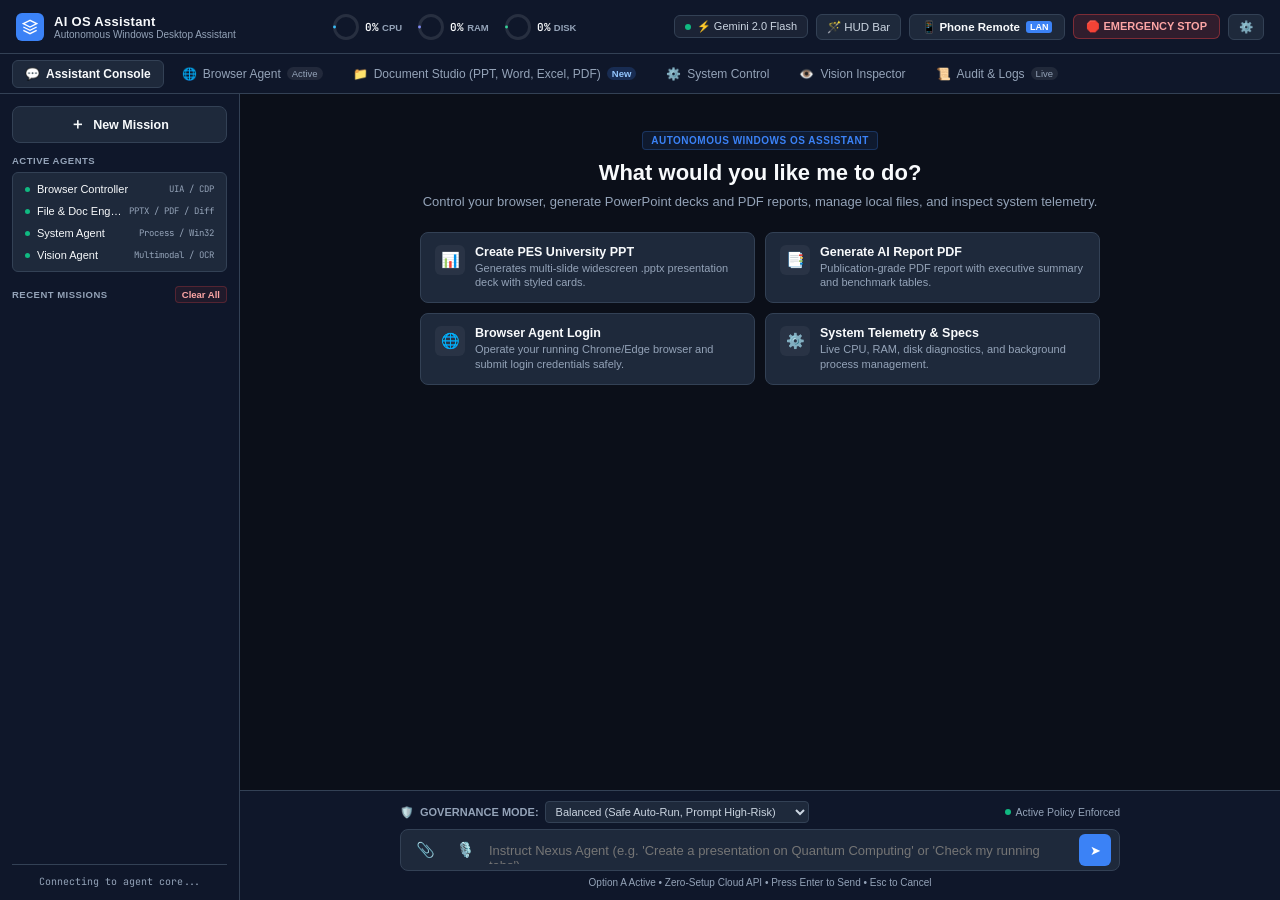
==== commit 4205b80e: "feat: Add .gitkeep file to uploads directory" ====
--- a/desktop_app/index.html
+++ b/desktop_app/index.html
@@ -231,7 +231,19 @@
               </div>
             </div>
 
+            <!-- File Attachment Chip Bar (ChatGPT style) -->
+            <div id="attached-file-bar" class="attached-file-bar hidden">
+              <div class="attached-file-chip">
+                <span id="attached-file-icon">📎</span>
+                <span id="attached-file-name" class="attached-name">document.pdf</span>
+                <span id="attached-file-size" class="attached-size">0 KB</span>
+                <button type="button" id="btn-remove-attachment" class="btn-chip-remove" title="Remove attached file">✕</button>
+              </div>
+            </div>
+
             <div class="input-glass-box">
+              <input type="file" id="file-input-attach" class="hidden" accept=".pdf,.docx,.doc,.xlsx,.xls,.pptx,.ppt,.txt,.csv,.md,.png,.jpg,.jpeg">
+              <button type="button" id="btn-attach" class="btn-dock-attach" title="Attach file to analyze or convert (PDF, Word, Excel, PPTX, Images)">📎</button>
               <button id="btn-mic" class="btn-dock-mic" title="Push to talk or toggle voice dictation">🎙️</button>
               <textarea id="prompt-input" rows="1" placeholder="Instruct Nexus Agent (e.g. 'Create a presentation on Quantum Computing' or 'Check my running tabs')..."></textarea>
               <button id="btn-send" class="btn-dock-send" title="Dispatch Instruction">➤</button>
@@ -346,6 +358,59 @@
                   <button id="btn-create-pdf" class="btn-accent-action violet">📑 Create PDF</button>
                 </div>
               </div>
+            </div>
+
+            <!-- Universal File & Folder Converter Deck -->
+            <div class="converter-glass-deck" style="margin-top: 20px; background: rgba(15, 23, 42, 0.7); border: 1px solid rgba(56, 189, 248, 0.25); border-radius: 12px; padding: 18px;">
+              <div style="display: flex; justify-content: space-between; align-items: center; margin-bottom: 14px;">
+                <div style="display: flex; align-items: center; gap: 10px;">
+                  <span style="font-size: 22px;">🔄</span>
+                  <div>
+                    <h4 style="font-size: 13.5px; font-weight: 600; color: #f8fafc; margin: 0;">Universal File &amp; Folder Format Converter</h4>
+                    <p style="font-size: 11px; color: #94a3b8; margin: 2px 0 0 0;">Upload any document or specify a local system folder (e.g. PDF folder) to convert to Word, Excel, PowerPoint, or PDF in batch.</p>
+                  </div>
+                </div>
+                <span class="badge-pill" style="background: rgba(56, 189, 248, 0.15); color: #38bdf8; font-size: 10px; font-weight: 600; padding: 4px 8px; border-radius: 6px;">BATCH &amp; SINGLE</span>
+              </div>
+
+              <div style="display: grid; grid-template-columns: 1fr 1fr; gap: 14px;">
+                <!-- Option A: File Upload Zone -->
+                <div class="convert-drop-zone" id="convert-drop-zone" style="border: 2px dashed rgba(56, 189, 248, 0.35); border-radius: 8px; padding: 16px; text-align: center; background: rgba(30, 41, 59, 0.3); cursor: pointer; transition: all 0.2s;">
+                  <input type="file" id="file-input-convert" class="hidden" accept=".pdf,.docx,.doc,.xlsx,.xls,.pptx,.ppt,.txt,.csv,.md">
+                  <div style="font-size: 24px; margin-bottom: 4px;">📂</div>
+                  <div style="font-size: 12px; font-weight: 600; color: #f8fafc;">Click or Drag File to Convert</div>
+                  <div id="convert-selected-file" style="font-size: 11px; color: #38bdf8; margin-top: 4px; overflow: hidden; text-overflow: ellipsis; white-space: nowrap;">Supports PDF, Word, Excel, PPTX, CSV, TXT</div>
+                </div>
+
+                <!-- Option B: Local System Path / Folder -->
+                <div style="display: flex; flex-direction: column; justify-content: space-between; background: rgba(30, 41, 59, 0.3); border: 1px solid rgba(255, 255, 255, 0.08); border-radius: 8px; padding: 14px;">
+                  <div>
+                    <label style="font-size: 11px; font-weight: 600; color: #cbd5e1; display: block; margin-bottom: 6px;">Or Enter Local System Path / Folder:</label>
+                    <input type="text" id="input-convert-path" placeholder="e.g. D:\Reports\Invoices or C:\Docs\report.pdf" style="width: 100%; background: #0b0f19; border: 1px solid #334155; border-radius: 6px; padding: 8px 10px; font-size: 11.5px; color: #f8fafc; font-family: var(--font-mono);">
+                  </div>
+                  <div style="font-size: 10.5px; color: #64748b; margin-top: 6px;">💡 Entering a folder converts all matching files in batch.</div>
+                </div>
+              </div>
+
+              <!-- Controls row: Target Format Selector + Convert Button -->
+              <div style="display: flex; justify-content: space-between; align-items: center; margin-top: 14px; padding-top: 12px; border-top: 1px solid rgba(255, 255, 255, 0.06); flex-wrap: wrap; gap: 10px;">
+                <div style="display: flex; align-items: center; gap: 8px;">
+                  <span style="font-size: 11.5px; color: #94a3b8; font-weight: 600;">Convert To:</span>
+                  <div class="format-pill-group" style="display: flex; gap: 6px;">
+                    <button type="button" class="btn-fmt-pill active" data-fmt="docx">📝 Word (.docx)</button>
+                    <button type="button" class="btn-fmt-pill" data-fmt="xlsx">📈 Excel (.xlsx)</button>
+                    <button type="button" class="btn-fmt-pill" data-fmt="pptx">📊 PowerPoint (.pptx)</button>
+                    <button type="button" class="btn-fmt-pill" data-fmt="pdf">📑 PDF (.pdf)</button>
+                  </div>
+                </div>
+                <button type="button" id="btn-execute-convert" class="btn-accent-action" style="padding: 8px 18px; font-weight: 600; display: flex; align-items: center; gap: 6px;">
+                  <span>⚡</span>
+                  <span>Convert Document(s)</span>
+                </button>
+              </div>
+
+              <!-- Result Notice -->
+              <div id="convert-result-box" class="result-notice hidden" style="margin-top: 12px;"></div>
             </div>
 
             <!-- Document Shelf -->
--- a/desktop_app/style.css
+++ b/desktop_app/style.css
@@ -935,6 +935,112 @@
 
 .input-glass-box:focus-within {
   border-color: var(--border-focus);
+}
+
+.attached-file-bar {
+  display: flex;
+  align-items: center;
+  gap: 8px;
+  margin-bottom: 8px;
+  animation: fadeIn 0.2s ease-out;
+}
+
+.attached-file-chip {
+  display: inline-flex;
+  align-items: center;
+  gap: 8px;
+  background: rgba(56, 189, 248, 0.12);
+  border: 1px solid rgba(56, 189, 248, 0.35);
+  padding: 5px 12px;
+  border-radius: 20px;
+  font-size: 12px;
+  color: #f8fafc;
+}
+
+.attached-file-chip .attached-name {
+  font-weight: 500;
+  max-width: 280px;
+  white-space: nowrap;
+  overflow: hidden;
+  text-overflow: ellipsis;
+}
+
+.attached-file-chip .attached-size {
+  font-size: 10px;
+  color: #94a3b8;
+  font-family: var(--font-mono);
+}
+
+.btn-chip-remove {
+  background: none;
+  border: none;
+  color: #94a3b8;
+  cursor: pointer;
+  padding: 0 4px;
+  font-size: 12px;
+  border-radius: 50%;
+  display: flex;
+  align-items: center;
+  justify-content: center;
+  transition: color 0.15s;
+}
+
+.btn-chip-remove:hover {
+  color: #ef4444;
+}
+
+.btn-dock-attach {
+  width: 32px;
+  height: 32px;
+  border-radius: 6px;
+  background: none;
+  border: none;
+  color: var(--text-muted);
+  font-size: 15px;
+  cursor: pointer;
+  display: flex;
+  align-items: center;
+  justify-content: center;
+  transition: all 0.2s ease;
+}
+
+.btn-dock-attach:hover {
+  background: rgba(255, 255, 255, 0.05);
+  color: #38bdf8;
+}
+
+.btn-fmt-pill {
+  background: #1e293b;
+  border: 1px solid #334155;
+  color: #cbd5e1;
+  padding: 6px 12px;
+  border-radius: 6px;
+  font-size: 11.5px;
+  font-weight: 500;
+  cursor: pointer;
+  transition: all 0.15s ease;
+}
+
+.btn-fmt-pill:hover {
+  border-color: #38bdf8;
+  color: #f8fafc;
+}
+
+.btn-fmt-pill.active {
+  background: rgba(56, 189, 248, 0.18);
+  border-color: #38bdf8;
+  color: #38bdf8;
+  font-weight: 600;
+}
+
+.convert-drop-zone:hover {
+  border-color: #38bdf8 !important;
+  background: rgba(56, 189, 248, 0.08) !important;
+}
+
+.convert-drop-zone.dragover {
+  border-color: #38bdf8 !important;
+  background: rgba(56, 189, 248, 0.2) !important;
 }
 
 .btn-dock-mic {
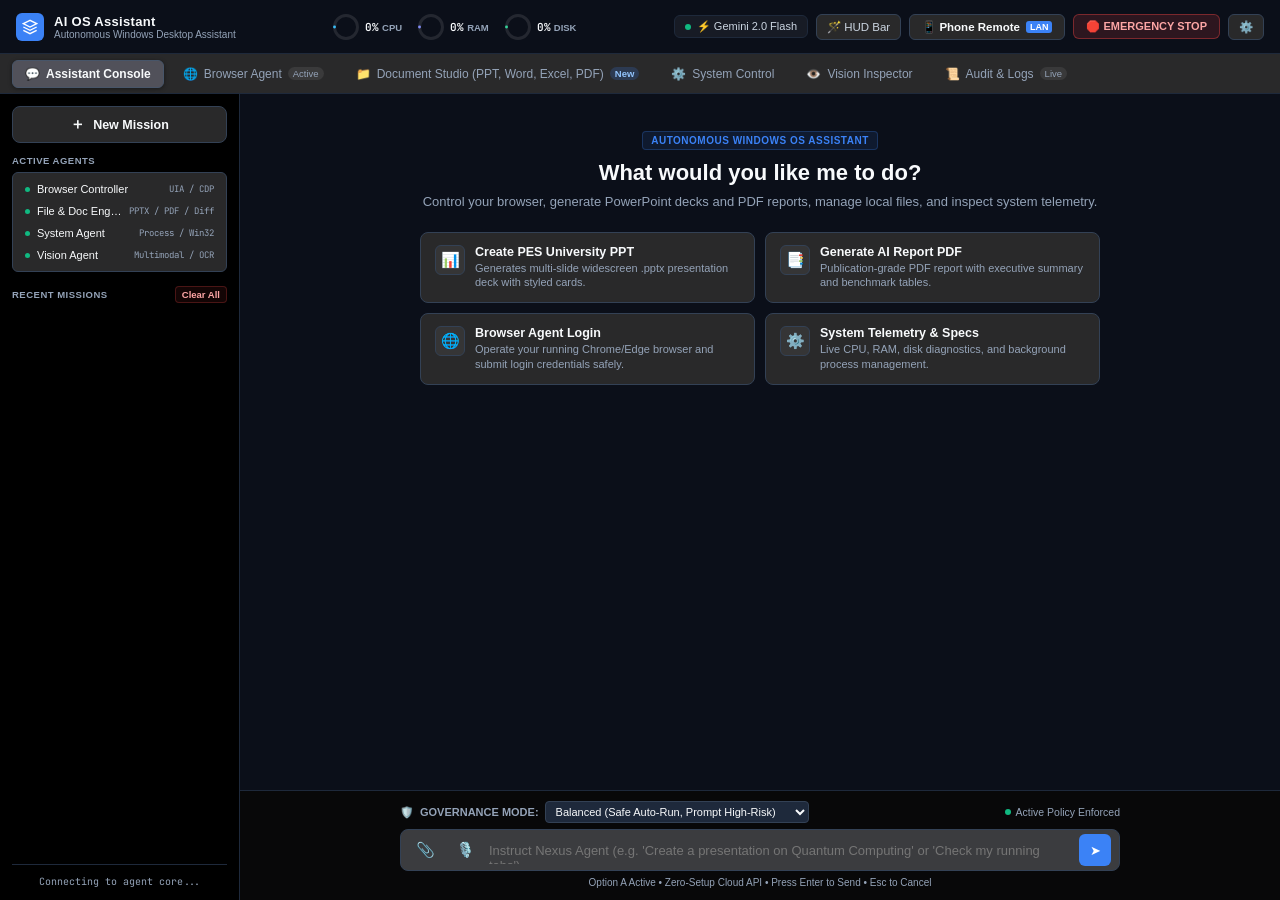
==== commit b0b579c4: "style: update color scheme for improved UI consistency across remote interface and HUD" ====
--- a/desktop_app/index.html
+++ b/desktop_app/index.html
@@ -4,7 +4,7 @@
   <meta charset="UTF-8">
   <meta name="viewport" content="width=device-width, initial-scale=1.0">
   <title>Autonomous Windows OS Assistant</title>
-  <link rel="stylesheet" href="style.css?v=5.2">
+  <link rel="stylesheet" href="style.css">
   <!-- Modern Font Inter & JetBrains Mono -->
   <link rel="preconnect" href="https://fonts.googleapis.com">
   <link rel="preconnect" href="https://fonts.gstatic.com" crossorigin>
@@ -361,7 +361,7 @@
             </div>
 
             <!-- Universal File & Folder Converter Deck -->
-            <div class="converter-glass-deck" style="margin-top: 20px; background: rgba(15, 23, 42, 0.7); border: 1px solid rgba(56, 189, 248, 0.25); border-radius: 12px; padding: 18px;">
+            <div class="converter-glass-deck" style="margin-top: 20px; background: var(--bg-card); border: 1px solid var(--border-subtle); border-radius: 12px; padding: 18px;">
               <div style="display: flex; justify-content: space-between; align-items: center; margin-bottom: 14px;">
                 <div style="display: flex; align-items: center; gap: 10px;">
                   <span style="font-size: 22px;">🔄</span>
@@ -375,7 +375,7 @@
 
               <div style="display: grid; grid-template-columns: 1fr 1fr; gap: 14px;">
                 <!-- Option A: File Upload Zone -->
-                <div class="convert-drop-zone" id="convert-drop-zone" style="border: 2px dashed rgba(56, 189, 248, 0.35); border-radius: 8px; padding: 16px; text-align: center; background: rgba(30, 41, 59, 0.3); cursor: pointer; transition: all 0.2s;">
+                <div class="convert-drop-zone" id="convert-drop-zone" style="border: 2px dashed var(--border-strong); border-radius: 8px; padding: 16px; text-align: center; background: var(--bg-sidebar); cursor: pointer; transition: all 0.2s;">
                   <input type="file" id="file-input-convert" class="hidden" accept=".pdf,.docx,.doc,.xlsx,.xls,.pptx,.ppt,.txt,.csv,.md">
                   <div style="font-size: 24px; margin-bottom: 4px;">📂</div>
                   <div style="font-size: 12px; font-weight: 600; color: #f8fafc;">Click or Drag File to Convert</div>
@@ -383,10 +383,10 @@
                 </div>
 
                 <!-- Option B: Local System Path / Folder -->
-                <div style="display: flex; flex-direction: column; justify-content: space-between; background: rgba(30, 41, 59, 0.3); border: 1px solid rgba(255, 255, 255, 0.08); border-radius: 8px; padding: 14px;">
+                <div style="display: flex; flex-direction: column; justify-content: space-between; background: var(--bg-sidebar); border: 1px solid var(--border-subtle); border-radius: 8px; padding: 14px;">
                   <div>
                     <label style="font-size: 11px; font-weight: 600; color: #cbd5e1; display: block; margin-bottom: 6px;">Or Enter Local System Path / Folder:</label>
-                    <input type="text" id="input-convert-path" placeholder="e.g. D:\Reports\Invoices or C:\Docs\report.pdf" style="width: 100%; background: #0b0f19; border: 1px solid #334155; border-radius: 6px; padding: 8px 10px; font-size: 11.5px; color: #f8fafc; font-family: var(--font-mono);">
+                    <input type="text" id="input-convert-path" placeholder="e.g. D:\Reports\Invoices or C:\Docs\report.pdf" style="width: 100%; background: var(--bg-input); border: 1px solid var(--border-subtle); border-radius: 6px; padding: 8px 10px; font-size: 11.5px; color: var(--text-main); font-family: var(--font-mono);">
                   </div>
                   <div style="font-size: 10.5px; color: #64748b; margin-top: 6px;">💡 Entering a folder converts all matching files in batch.</div>
                 </div>
@@ -490,7 +490,16 @@
               <div class="vision-preview-card">
                 <div class="preview-header">
                   <span>Live Desktop Screen Capture</span>
-                  <button id="btn-refresh-preview" class="btn-mini-new">Refresh</button>
+                  <div style="display:flex; align-items:center; gap:8px;">
+                    <select id="select-monitor" class="governance-select" style="padding:2px 8px; font-size:11px; height:26px;">
+                      <option value="active">Active Screen</option>
+                      <option value="1">Screen 1 (Primary)</option>
+                      <option value="2">Screen 2</option>
+                      <option value="0">All Screens (Combined)</option>
+                    </select>
+                    <button id="btn-refresh-preview" class="btn-mini-new">Refresh</button>
+                    <button id="btn-stream-preview" class="btn-mini-new">🔴 Live Mirror</button>
+                  </div>
                 </div>
                 <img id="vision-screen-img" src="/api/screenshot" alt="Desktop Screenshot">
               </div>
@@ -638,6 +647,6 @@
     </div>
   </div>
 
-  <script src="app.js?v=5.2"></script>
+  <script src="app.js"></script>
 </body>
 </html>
--- a/desktop_app/style.css
+++ b/desktop_app/style.css
@@ -1,3 +1,4 @@
+@charset "UTF-8";
 /* ==========================================================================
    AI OS ASSISTANT — CLEAN & MINIMAL ENTERPRISE DARK THEME
    Simple, professional, balanced dark workspace.
@@ -6,14 +7,23 @@
    ========================================================================== */
 
 :root {
-  --bg-main: #0b0f19;
-  --bg-sidebar: #0f172a;
-  --bg-card: #1e293b;
-  --bg-card-hover: #27354a;
-  --bg-input: #0f172a;
+  /* Exact Colors from Inspect Element Theme */
+  --bg-main: #0b0f19;           /* Main Canvas Viewport (Deep Obsidian Slate) */
+  --bg-header: #060608;         /* Top Command Deck Header (Jet Black) */
+  --bg-tabs: #29292a;           /* Matrix Tabs Navigation Bar (Charcoal Bar) */
+  --bg-sidebar: #020711;        /* Left Sidebar Background (Midnight Black) */
+  --bg-footer: #080809;         /* Bottom Dock Footer Strip (Deep Black) */
+  --bg-card: #29292a;           /* Bento Cards, Orbit Status Card, Task Cards */
+  --bg-card-hover: #343438;     /* Card Interactive Hover State */
+  --bg-card-elevated: #51515a;  /* Active Matrix Tab Pill */
+  --bg-input: #3b3c3f;          /* Prompt Input Glass Box */
+  --bg-select: #1e293b;         /* Governance Mode Dropdown */
   
-  --border-subtle: #334155;
-  --border-focus: #3b82f6;
+  /* Crisp Borders matching Inspect Element */
+  --border-subtle: #1e293b;     /* Section dividers & layout borders */
+  --border-medium: #334155;     /* Card and button boundaries */
+  --border-strong: #475569;     /* Active borders and focus rings */
+  --border-focus: #38bdf8;
 
   --accent-primary: #3b82f6;
   --accent-hover: #2563eb;
@@ -25,6 +35,7 @@
   --text-main: #f8fafc;
   --text-secondary: #cbd5e1;
   --text-muted: #94a3b8;
+  --text-dim: #64748b;
 
   --font-main: -apple-system, BlinkMacSystemFont, "Segoe UI", Roboto, Helvetica, Arial, sans-serif;
   --font-mono: "JetBrains Mono", Consolas, monospace;
@@ -60,7 +71,7 @@
    ========================================================================== */
 .command-deck {
   height: 54px;
-  background: var(--bg-sidebar);
+  background: 1px solid #000000;
   border-bottom: 1px solid var(--border-subtle);
   display: flex;
   align-items: center;
@@ -209,7 +220,7 @@
 
 .btn-deck-icon {
   background: var(--bg-card);
-  border: 1px solid var(--border-subtle);
+  border: 1px solid var(--border-medium);
   color: var(--text-secondary);
   padding: 5px 10px;
   border-radius: 6px;
@@ -229,7 +240,7 @@
 
 .btn-deck-action {
   background: var(--bg-card);
-  border: 1px solid var(--border-subtle);
+  border: 1px solid var(--border-medium);
   color: var(--text-main);
   padding: 5px 12px;
   border-radius: 6px;
@@ -278,7 +289,7 @@
    ========================================================================== */
 .matrix-tabs {
   height: 40px;
-  background: var(--bg-sidebar);
+  background: var(--bg-tabs);
   border-bottom: 1px solid var(--border-subtle);
   display: flex;
   align-items: center;
@@ -289,7 +300,7 @@
 
 .matrix-tab {
   background: none;
-  border: none;
+  border: 1px solid transparent;
   color: var(--text-muted);
   font-size: 12px;
   font-weight: 500;
@@ -304,14 +315,15 @@
 
 .matrix-tab:hover {
   color: var(--text-main);
-  background: rgba(255, 255, 255, 0.04);
+  background: var(--bg-card);
 }
 
 .matrix-tab.active {
   color: var(--text-main);
-  background: var(--bg-card);
-  border: 1px solid var(--border-subtle);
-  font-weight: 600;
+  background: var(--bg-card-elevated);
+  border: 1px solid var(--border-strong);
+  font-weight: 600;
+  box-shadow: 0 1px 4px rgba(0, 0, 0, 0.4);
 }
 
 .tab-badge {
@@ -340,7 +352,7 @@
 
 .sidebar-log {
   width: 240px;
-  background: var(--bg-sidebar);
+  background: #000000;
   border-right: 1px solid var(--border-subtle);
   display: flex;
   flex-direction: column;
@@ -386,7 +398,7 @@
 
 .orbit-status-card {
   background: var(--bg-card);
-  border: 1px solid var(--border-subtle);
+  border: 1px solid var(--border-medium);
   border-radius: 6px;
   padding: 6px;
   display: flex;
@@ -441,7 +453,7 @@
   gap: 8px;
   background: var(--bg-card);
   color: var(--text-main);
-  border: 1px solid var(--border-subtle);
+  border: 1px solid var(--border-medium);
   border-radius: 8px;
   padding: 8px 12px;
   font-size: 12.5px;
@@ -453,10 +465,10 @@
 }
 
 .btn-sidebar-new:hover {
-  background: var(--accent-primary);
-  border-color: var(--accent-primary);
+  background: var(--bg-input);
+  border-color: var(--border-strong);
   color: #ffffff;
-  box-shadow: 0 4px 12px rgba(14, 165, 233, 0.25);
+  box-shadow: 0 2px 8px rgba(0, 0, 0, 0.4);
 }
 
 .sidebar-section-header {
@@ -488,7 +500,7 @@
 }
 
 .history-list::-webkit-scrollbar-thumb {
-  background: #334155;
+  background: #27272a;
   border-radius: 4px;
 }
 
@@ -675,7 +687,7 @@
 
 .bento-card {
   background: var(--bg-card);
-  border: 1px solid var(--border-subtle);
+  border: 1px solid var(--border-medium);
   border-radius: 8px;
   padding: 12px 14px;
   display: flex;
@@ -686,7 +698,8 @@
 
 .bento-card:hover {
   background: var(--bg-card-hover);
-  border-color: var(--accent-primary);
+  border-color: var(--border-strong);
+  transform: translateY(-1px);
 }
 
 .bento-icon {
@@ -698,7 +711,8 @@
   justify-content: center;
   font-size: 15px;
   flex-shrink: 0;
-  background: rgba(255, 255, 255, 0.05);
+  background: rgba(255, 255, 255, 0.06);
+  border: 1px solid var(--border-medium);
 }
 
 .bento-content h4 {
@@ -727,8 +741,8 @@
 
 .message-user {
   align-self: flex-end;
-  background: #1e3a5f;
-  border: 1px solid #2563eb;
+  background: var(--bg-card-elevated);
+  border: 1px solid var(--border-strong);
   padding: 8px 14px;
   border-radius: 10px 10px 2px 10px;
   max-width: 78%;
@@ -738,13 +752,16 @@
 
 .task-card {
   background: var(--bg-card);
-  border: 1px solid var(--border-subtle);
+  border: 1px solid var(--border-medium);
   border-radius: 8px;
   padding: 14px;
   display: flex;
   flex-direction: column;
   gap: 10px;
   width: 100%;
+  max-width: 100%;
+  min-width: 0;
+  box-sizing: border-box;
 }
 
 .task-header {
@@ -768,6 +785,7 @@
   font-size: 10px;
 }
 
+.task-status.planning,
 .task-status.running { background: rgba(245, 158, 11, 0.15); color: var(--accent-warning); }
 .task-status.completed { background: rgba(16, 185, 129, 0.15); color: var(--accent-success); }
 .task-status.failed { background: rgba(239, 68, 68, 0.15); color: var(--accent-danger); }
@@ -813,13 +831,299 @@
 .step-status-tag.running { color: var(--accent-warning); }
 
 .task-summary-box {
-  background: rgba(255, 255, 255, 0.03);
+  background: var(--bg-card);
+  border: 1px solid var(--border-medium);
+  border-radius: 8px;
+  padding: 14px 16px;
+  font-size: 13px;
+  line-height: 1.6;
+  color: #e2e8f0;
+  width: 100%;
+  max-width: 100%;
+  min-width: 0;
+  box-sizing: border-box;
+  overflow: hidden;
+}
+
+.summary-content {
+  color: #e2e8f0;
+  width: 100%;
+  max-width: 100%;
+  min-width: 0;
+  box-sizing: border-box;
+}
+
+.markdown-body {
+  font-size: 13px;
+  line-height: 1.65;
+  color: #e2e8f0;
+  width: 100%;
+  max-width: 100%;
+  min-width: 0;
+  box-sizing: border-box;
+  overflow-wrap: break-word;
+}
+
+.markdown-body p {
+  margin: 0 0 10px 0;
+}
+
+.md-h2 {
+  font-size: 15px;
+  font-weight: 700;
+  color: #38bdf8;
+  margin: 14px 0 8px 0;
+  border-bottom: 1px solid rgba(56, 189, 248, 0.2);
+  padding-bottom: 4px;
+}
+
+.md-h3 {
+  font-size: 14px;
+  font-weight: 600;
+  color: #93c5fd;
+  margin: 12px 0 6px 0;
+}
+
+.md-h4 {
+  font-size: 13px;
+  font-weight: 600;
+  color: #cbd5e1;
+  margin: 10px 0 4px 0;
+}
+
+.md-list {
+  margin: 6px 0 10px 22px;
+  padding: 0;
+}
+
+.md-list li {
+  margin-bottom: 5px;
+  color: #cbd5e1;
+}
+
+.inline-code {
+  background: var(--bg-input);
   border: 1px solid var(--border-subtle);
-  border-radius: 6px;
-  padding: 12px;
-  font-size: 12.5px;
-  line-height: 1.5;
-  color: var(--text-secondary);
+  border-radius: 4px;
+  padding: 2px 6px;
+  font-family: var(--font-mono, monospace);
+  font-size: 12px;
+  color: #38bdf8;
+}
+
+/* =========================================================================
+   AUTHENTIC MODERN TERMINAL / CODE BLOCK (CHATGPT/IDE STYLE - IMAGE 4)
+   ========================================================================= */
+.terminal-window,
+.code-block-container {
+  background: var(--bg-card);
+  border: 1px solid var(--border-medium);
+  border-radius: 12px;
+  margin: 14px 0;
+  width: 100%;
+  max-width: 100%;
+  min-width: 0;
+  box-sizing: border-box;
+  overflow: hidden;
+  box-shadow: 0 8px 24px rgba(0, 0, 0, 0.5);
+  display: flex;
+  flex-direction: column;
+}
+
+.terminal-header,
+.code-block-header {
+  display: flex;
+  align-items: center;
+  justify-content: space-between;
+  padding: 10px 16px;
+  background: var(--bg-tabs);
+  border-bottom: 1px solid var(--border-subtle);
+  user-select: none;
+  width: 100%;
+  max-width: 100%;
+  min-width: 0;
+  box-sizing: border-box;
+}
+
+.terminal-header-left {
+  display: flex;
+  align-items: center;
+  gap: 8px;
+  min-width: 0;
+}
+
+.terminal-code-icon {
+  color: #94a3b8;
+  display: flex;
+  align-items: center;
+  flex-shrink: 0;
+}
+
+.terminal-lang-title {
+  font-family: var(--font-main, 'Inter', -apple-system, sans-serif);
+  font-size: 13px;
+  font-weight: 600;
+  color: #f8fafc;
+  letter-spacing: 0.2px;
+}
+
+.terminal-header-right {
+  display: flex;
+  align-items: center;
+  gap: 8px;
+  flex-shrink: 0;
+}
+
+.btn-terminal-action {
+  display: inline-flex;
+  align-items: center;
+  justify-content: center;
+  background: transparent;
+  border: none;
+  color: #94a3b8;
+  padding: 6px;
+  border-radius: 6px;
+  cursor: pointer;
+  transition: all 0.2s cubic-bezier(0.4, 0, 0.2, 1);
+}
+
+.btn-terminal-action:hover {
+  background: rgba(255, 255, 255, 0.08);
+  color: #f8fafc;
+  transform: translateY(-1px);
+}
+
+.btn-terminal-action:active {
+  transform: translateY(0);
+}
+
+.btn-terminal-action.copied {
+  color: #10b981;
+}
+
+.btn-terminal-run {
+  display: inline-flex;
+  align-items: center;
+  gap: 6px;
+  background: rgba(255, 255, 255, 0.07);
+  border: 1px solid rgba(255, 255, 255, 0.16);
+  color: #f8fafc;
+  padding: 5px 14px;
+  border-radius: 9999px;
+  font-family: var(--font-main, 'Inter', -apple-system, sans-serif);
+  font-size: 12px;
+  font-weight: 600;
+  cursor: pointer;
+  transition: all 0.2s cubic-bezier(0.4, 0, 0.2, 1);
+}
+
+.btn-terminal-run:hover {
+  background: rgba(16, 185, 129, 0.18);
+  border-color: rgba(16, 185, 129, 0.5);
+  color: #34d399;
+  box-shadow: 0 2px 10px rgba(16, 185, 129, 0.25);
+  transform: translateY(-1px);
+}
+
+.btn-terminal-run:active {
+  transform: translateY(0);
+}
+
+.btn-terminal-run.running {
+  background: rgba(56, 189, 248, 0.18);
+  border-color: rgba(56, 189, 248, 0.5);
+  color: #38bdf8;
+  cursor: wait;
+}
+
+.terminal-body {
+  position: relative;
+  background: var(--bg-card);
+  overflow: hidden;
+  width: 100%;
+  max-width: 100%;
+  min-width: 0;
+  box-sizing: border-box;
+}
+
+.terminal-pre,
+.code-block-container pre {
+  margin: 0;
+  padding: 16px 20px;
+  overflow-x: auto;
+  font-family: 'JetBrains Mono', 'Fira Code', 'Consolas', monospace;
+  font-size: 13px;
+  line-height: 1.65;
+  color: #f8f8f2;
+  background: transparent;
+  tab-size: 4;
+  width: 100%;
+  max-width: 100%;
+  min-width: 0;
+  box-sizing: border-box;
+}
+
+.terminal-pre code,
+.code-block-container pre code {
+  font-family: inherit;
+  color: inherit;
+  background: transparent;
+  padding: 0;
+  border: none;
+  white-space: pre;
+}
+
+/* Syntax Highlighting Tokens (matching Image 4) */
+.tok-keyword {
+  color: #ff79c6;
+  font-weight: 500;
+}
+
+.tok-builtin {
+  color: #38bdf8;
+}
+
+.tok-string {
+  color: #4ade80;
+}
+
+.tok-number {
+  color: #c084fc;
+}
+
+.tok-comment {
+  color: #64748b;
+  font-style: italic;
+}
+
+.tok-operator {
+  color: #ff79c6;
+}
+
+.tok-ident {
+  color: #f1f5f9;
+}
+
+.terminal-pre::-webkit-scrollbar,
+.code-block-container pre::-webkit-scrollbar {
+  height: 6px;
+  width: 6px;
+}
+
+.terminal-pre::-webkit-scrollbar-track,
+.code-block-container pre::-webkit-scrollbar-track {
+  background: var(--bg-card);
+}
+
+.terminal-pre::-webkit-scrollbar-thumb,
+.code-block-container pre::-webkit-scrollbar-thumb {
+  background: rgba(255, 255, 255, 0.18);
+  border-radius: 3px;
+}
+
+.terminal-pre::-webkit-scrollbar-thumb:hover,
+.code-block-container pre::-webkit-scrollbar-thumb:hover {
+  background: rgba(255, 255, 255, 0.35);
 }
 
 .created-doc-card {
@@ -871,7 +1175,7 @@
 
 /* Bottom Control & Prompt Dock */
 .bottom-dock {
-  background: var(--bg-sidebar);
+  background: var(--bg-footer);
   border-top: 1px solid var(--border-subtle);
   padding: 10px 16px 12px;
   display: flex;
@@ -901,9 +1205,9 @@
 }
 
 .perm-select {
-  background: var(--bg-card);
-  border: 1px solid var(--border-subtle);
-  color: var(--text-secondary);
+  background: var(--bg-select);
+  border: 1px solid var(--border-medium);
+  color: var(--text-main);
   font-size: 11px;
   font-weight: 500;
   padding: 3px 6px;
@@ -923,18 +1227,19 @@
 .input-glass-box {
   max-width: 720px;
   width: 100%;
-  background: var(--bg-card);
-  border: 1px solid var(--border-subtle);
+  background: var(--bg-input);
+  border: 1px solid var(--border-medium);
   border-radius: 8px;
   display: flex;
   align-items: center;
   padding: 4px 8px;
   gap: 8px;
-  transition: border-color 0.15s;
+  transition: all 0.15s ease;
 }
 
 .input-glass-box:focus-within {
   border-color: var(--border-focus);
+  background: var(--bg-input);
 }
 
 .attached-file-bar {
@@ -1010,8 +1315,8 @@
 }
 
 .btn-fmt-pill {
-  background: #1e293b;
-  border: 1px solid #334155;
+  background: var(--bg-card);
+  border: 1px solid var(--border-subtle);
   color: #cbd5e1;
   padding: 6px 12px;
   border-radius: 6px;
@@ -1337,8 +1642,8 @@
 }
 
 .doc-shelf-card {
-  background: rgba(15, 23, 42, 0.6);
-  border: 1px solid var(--border-subtle);
+  background: var(--bg-card);
+  border: 1px solid var(--border-medium);
   border-radius: 8px;
   padding: 10px 14px;
   display: flex;
@@ -1867,8 +2172,8 @@
 }
 
 .log-details-pre {
-  background: #070911;
-  border: 1px solid rgba(255, 255, 255, 0.05);
+  background: var(--bg-input);
+  border: 1px solid var(--border-subtle);
   padding: 6px 10px;
   border-radius: 4px;
   font-family: var(--font-mono);
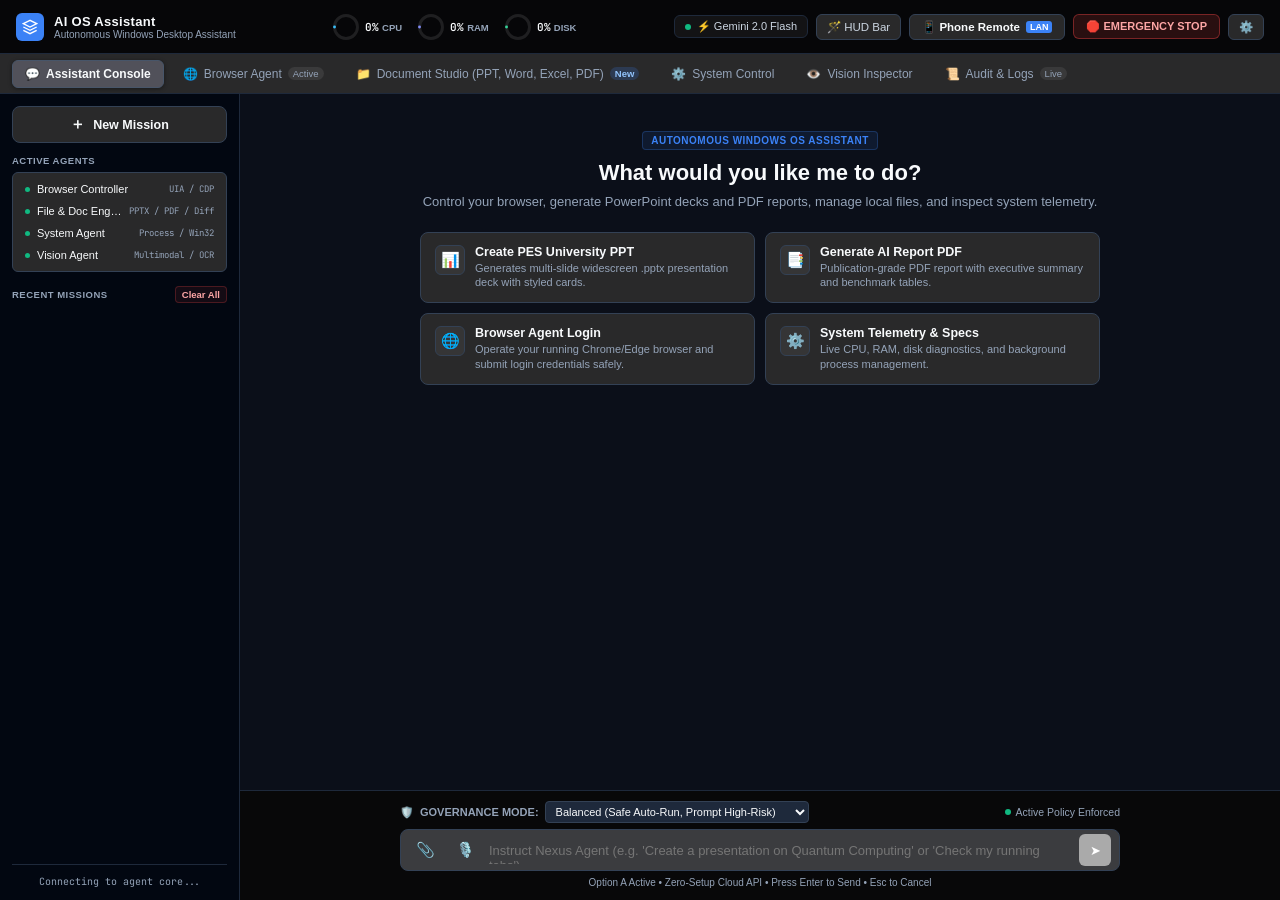
==== commit e63b5c33: "feat(floating_hud): implement toggle functionality and enhance UI for floating HUD" ====
--- a/desktop_app/index.html
+++ b/desktop_app/index.html
@@ -211,45 +211,6 @@
 
             <div id="message-thread" class="message-thread"></div>
           </div>
-
-          <!-- Bottom Control & Prompt Bar -->
-          <footer class="bottom-dock">
-            <div class="permission-bar">
-              <div class="perm-selector-wrapper">
-                <span class="perm-icon">🛡️</span>
-                <span class="perm-label">GOVERNANCE MODE:</span>
-                <select id="select-permission-mode" class="perm-select">
-                  <option value="balanced" selected>Balanced (Safe Auto-Run, Prompt High-Risk)</option>
-                  <option value="full_access">Full Access (Auto-Execute All Non-Destructive)</option>
-                  <option value="ask_every_step">Ask Every Step (Strict Human Confirmation)</option>
-                  <option value="read_only">Read-Only (Inspect & Preview Only)</option>
-                </select>
-              </div>
-              <div class="perm-status" id="perm-status-indicator">
-                <span class="pulse-dot green"></span>
-                <span>Active Policy Enforced</span>
-              </div>
-            </div>
-
-            <!-- File Attachment Chip Bar (ChatGPT style) -->
-            <div id="attached-file-bar" class="attached-file-bar hidden">
-              <div class="attached-file-chip">
-                <span id="attached-file-icon">📎</span>
-                <span id="attached-file-name" class="attached-name">document.pdf</span>
-                <span id="attached-file-size" class="attached-size">0 KB</span>
-                <button type="button" id="btn-remove-attachment" class="btn-chip-remove" title="Remove attached file">✕</button>
-              </div>
-            </div>
-
-            <div class="input-glass-box">
-              <input type="file" id="file-input-attach" class="hidden" accept=".pdf,.docx,.doc,.xlsx,.xls,.pptx,.ppt,.txt,.csv,.md,.png,.jpg,.jpeg">
-              <button type="button" id="btn-attach" class="btn-dock-attach" title="Attach file to analyze or convert (PDF, Word, Excel, PPTX, Images)">📎</button>
-              <button id="btn-mic" class="btn-dock-mic" title="Push to talk or toggle voice dictation">🎙️</button>
-              <textarea id="prompt-input" rows="1" placeholder="Instruct Nexus Agent (e.g. 'Create a presentation on Quantum Computing' or 'Check my running tabs')..."></textarea>
-              <button id="btn-send" class="btn-dock-send" title="Dispatch Instruction">➤</button>
-            </div>
-            <div class="dock-subtext">Option A Active • Zero-Setup Cloud API • Press Enter to Send • Esc to Cancel</div>
-          </footer>
         </div>
 
         <!-- 2. BROWSER AGENT TAB -->
@@ -544,18 +505,58 @@
             </div>
           </div>
         </div>
+
+        <!-- Permanent Bottom Control & Prompt Bar (Available across all tabs) -->
+        <footer class="bottom-dock">
+          <div class="permission-bar">
+            <div class="perm-selector-wrapper">
+              <span class="perm-icon">🛡️</span>
+              <span class="perm-label">GOVERNANCE MODE:</span>
+              <select id="select-permission-mode" class="perm-select">
+                <option value="balanced" selected>Balanced (Safe Auto-Run, Prompt High-Risk)</option>
+                <option value="full_access">Full Access (Auto-Execute All Non-Destructive)</option>
+                <option value="ask_every_step">Ask Every Step (Strict Human Confirmation)</option>
+                <option value="read_only">Read-Only (Inspect & Preview Only)</option>
+              </select>
+            </div>
+            <div class="perm-status" id="perm-status-indicator">
+              <span class="pulse-dot green"></span>
+              <span>Active Policy Enforced</span>
+            </div>
+          </div>
+
+          <!-- File Attachment Chip Bar (ChatGPT style) -->
+          <div id="attached-file-bar" class="attached-file-bar hidden">
+            <div class="attached-file-chip">
+              <span id="attached-file-icon">📎</span>
+              <span id="attached-file-name" class="attached-name">document.pdf</span>
+              <span id="attached-file-size" class="attached-size">0 KB</span>
+              <button type="button" id="btn-remove-attachment" class="btn-chip-remove" title="Remove attached file">✕</button>
+            </div>
+          </div>
+
+          <div class="input-glass-box">
+            <input type="file" id="file-input-attach" class="hidden" accept=".pdf,.docx,.doc,.xlsx,.xls,.pptx,.ppt,.txt,.csv,.md,.png,.jpg,.jpeg">
+            <button type="button" id="btn-attach" class="btn-dock-attach" title="Attach file to analyze or convert (PDF, Word, Excel, PPTX, Images)">📎</button>
+            <button id="btn-mic" class="btn-dock-mic" title="Push to talk or toggle voice dictation">🎙️</button>
+            <textarea id="prompt-input" rows="1" placeholder="Instruct Nexus Agent (e.g. 'Create a presentation on Quantum Computing' or 'Check my running tabs')..."></textarea>
+            <button id="btn-send" class="btn-dock-send" title="Dispatch Instruction">➤</button>
+          </div>
+          <div class="dock-subtext">Option A Active • Zero-Setup Cloud API • Press Enter to Send • Esc to Cancel</div>
+        </footer>
       </main>
     </div>
   </div>
 
-  <!-- FLOATING HUD BAR OVERLAY (Can be shown on top of screen) -->
+  <!-- FLOATING HUD BAR OVERLAY (Can be shown on top of any tab) -->
   <div id="floating-hud-bar" class="floating-hud hidden">
-    <div class="hud-handle">:::</div>
+    <div class="hud-handle" title="Drag to reposition">:::</div>
     <div class="hud-badge">NEXUS HUD</div>
     <input type="text" id="hud-input" placeholder="Type instruction for Nexus OS Agent...">
-    <button id="hud-btn-mic" class="hud-icon-btn">🎙️</button>
-    <button id="hud-btn-send" class="hud-send-btn">➤</button>
-    <button id="hud-btn-close" class="hud-close-btn">✕</button>
+    <button id="hud-btn-mic" class="hud-icon-btn" title="Push to talk or toggle voice dictation">🎙️</button>
+    <button id="hud-btn-popout" class="hud-icon-btn" title="Pop out into Always-on-Top Multi-Screen Window">🗗</button>
+    <button id="hud-btn-send" class="hud-send-btn" title="Dispatch Instruction">➤</button>
+    <button id="hud-btn-close" class="hud-close-btn" title="Close Floating Searchbar">✕</button>
   </div>
 
   <!-- PHONE REMOTE LAN PAIRING MODAL -->
--- a/desktop_app/style.css
+++ b/desktop_app/style.css
@@ -71,7 +71,7 @@
    ========================================================================== */
 .command-deck {
   height: 54px;
-  background: 1px solid #000000;
+  background: var(--bg-header);
   border-bottom: 1px solid var(--border-subtle);
   display: flex;
   align-items: center;
@@ -352,7 +352,7 @@
 
 .sidebar-log {
   width: 240px;
-  background: #000000;
+  background: var(--bg-sidebar);
   border-right: 1px solid var(--border-subtle);
   display: flex;
   flex-direction: column;
@@ -1387,7 +1387,7 @@
   width: 32px;
   height: 32px;
   border-radius: 6px;
-  background: var(--accent-primary);
+  background: #aaaaaa;
   border: none;
   color: white;
   font-size: 13px;
@@ -1848,17 +1848,17 @@
    ========================================================================== */
 .floating-hud {
   position: fixed;
-  bottom: 20px;
+  bottom: 85px;
   left: 50%;
   transform: translateX(-50%);
   width: 580px;
-  background: var(--bg-sidebar);
-  border: 1px solid var(--border-subtle);
-  box-shadow: 0 10px 25px rgba(0, 0, 0, 0.5);
+  background: var(--bg-card);
+  border: 1px solid var(--border-medium);
+  box-shadow: 0 12px 36px rgba(0, 0, 0, 0.7);
   border-radius: 8px;
   display: flex;
   align-items: center;
-  padding: 6px 10px;
+  padding: 6px 12px;
   gap: 8px;
   z-index: 9999;
 }
